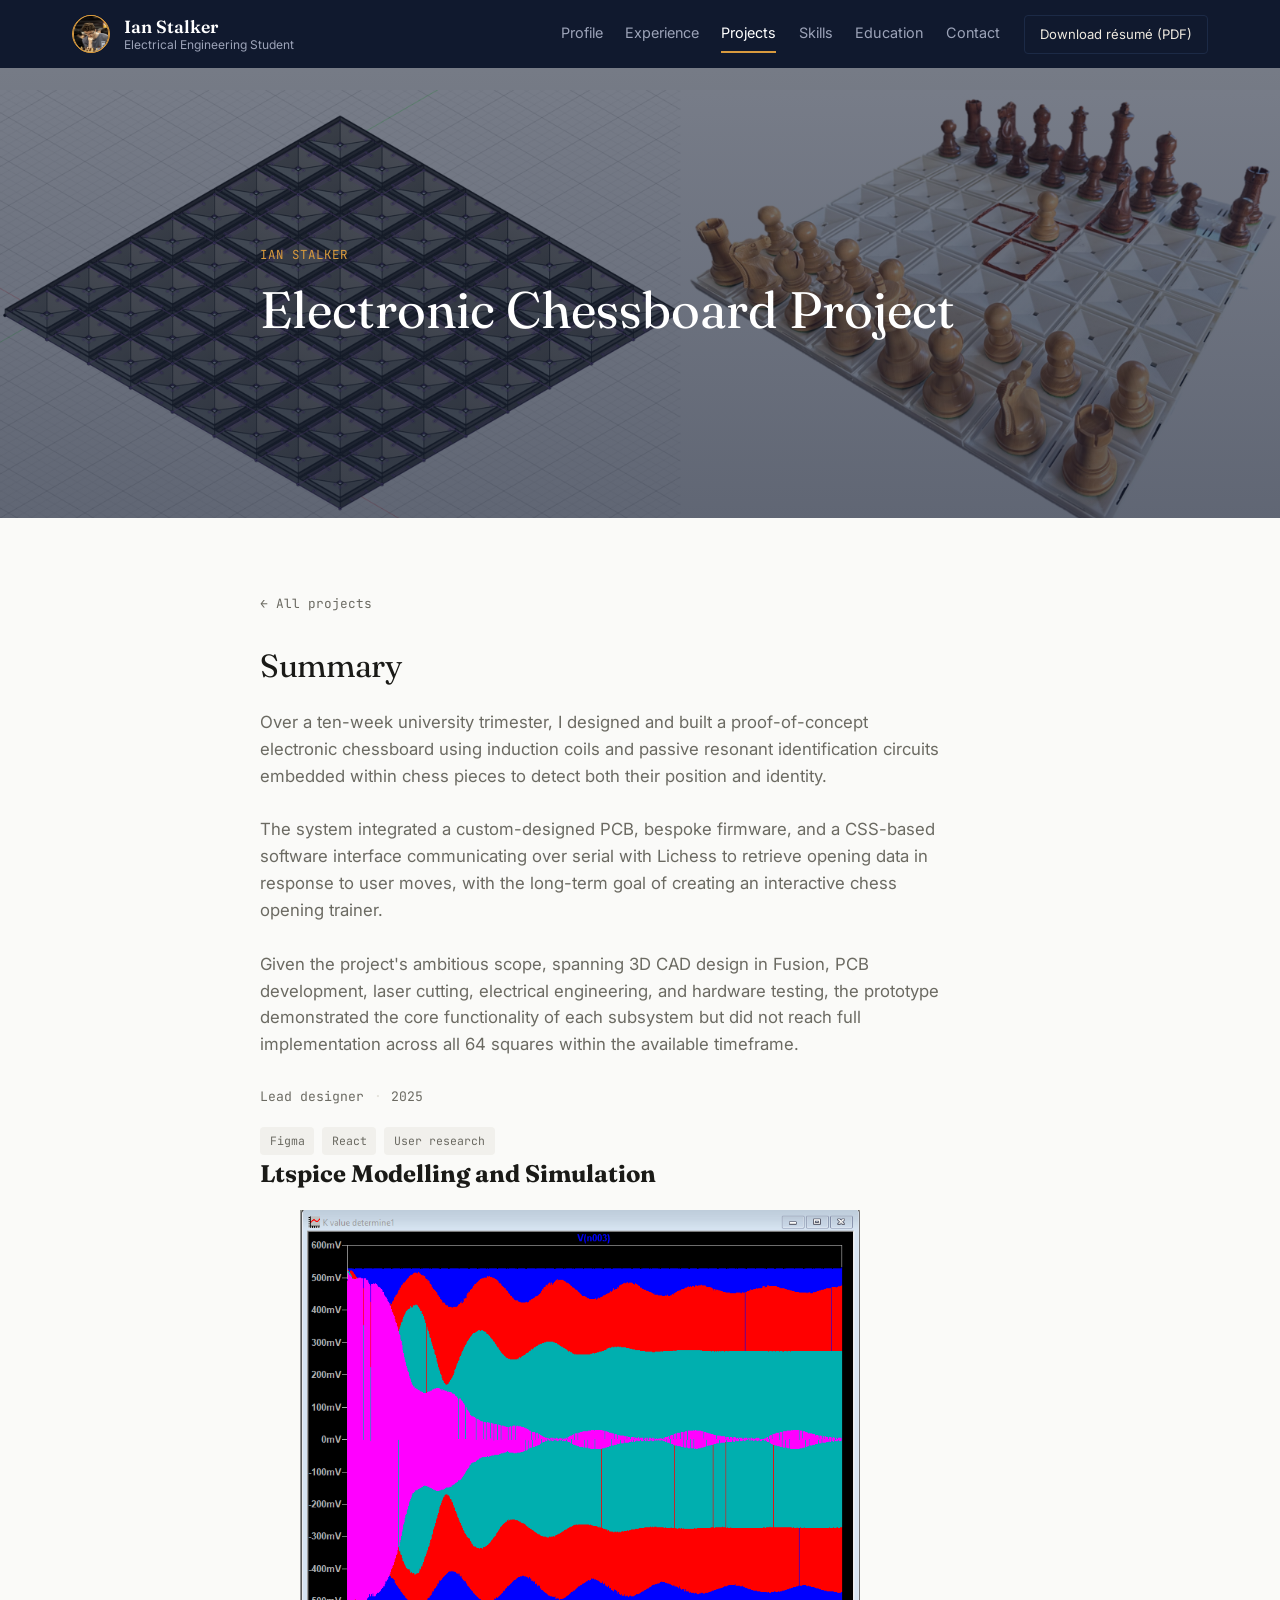
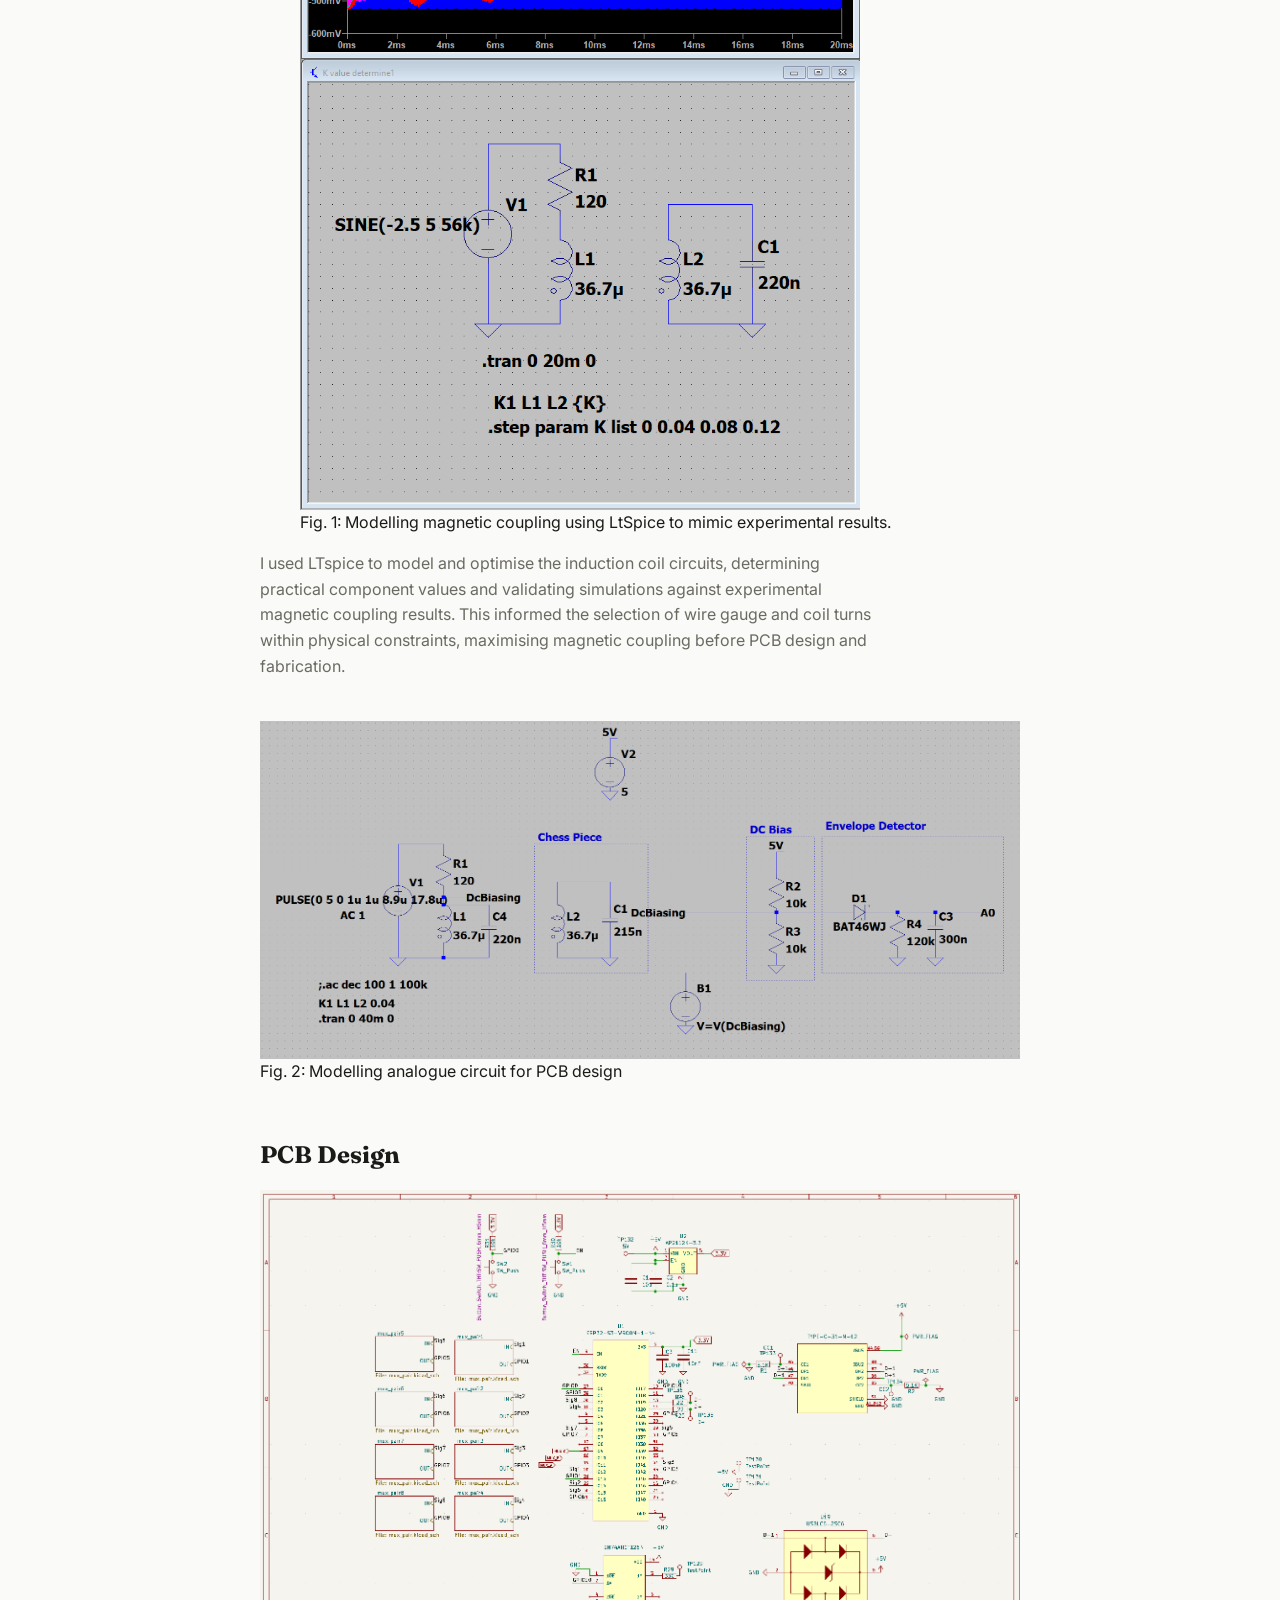
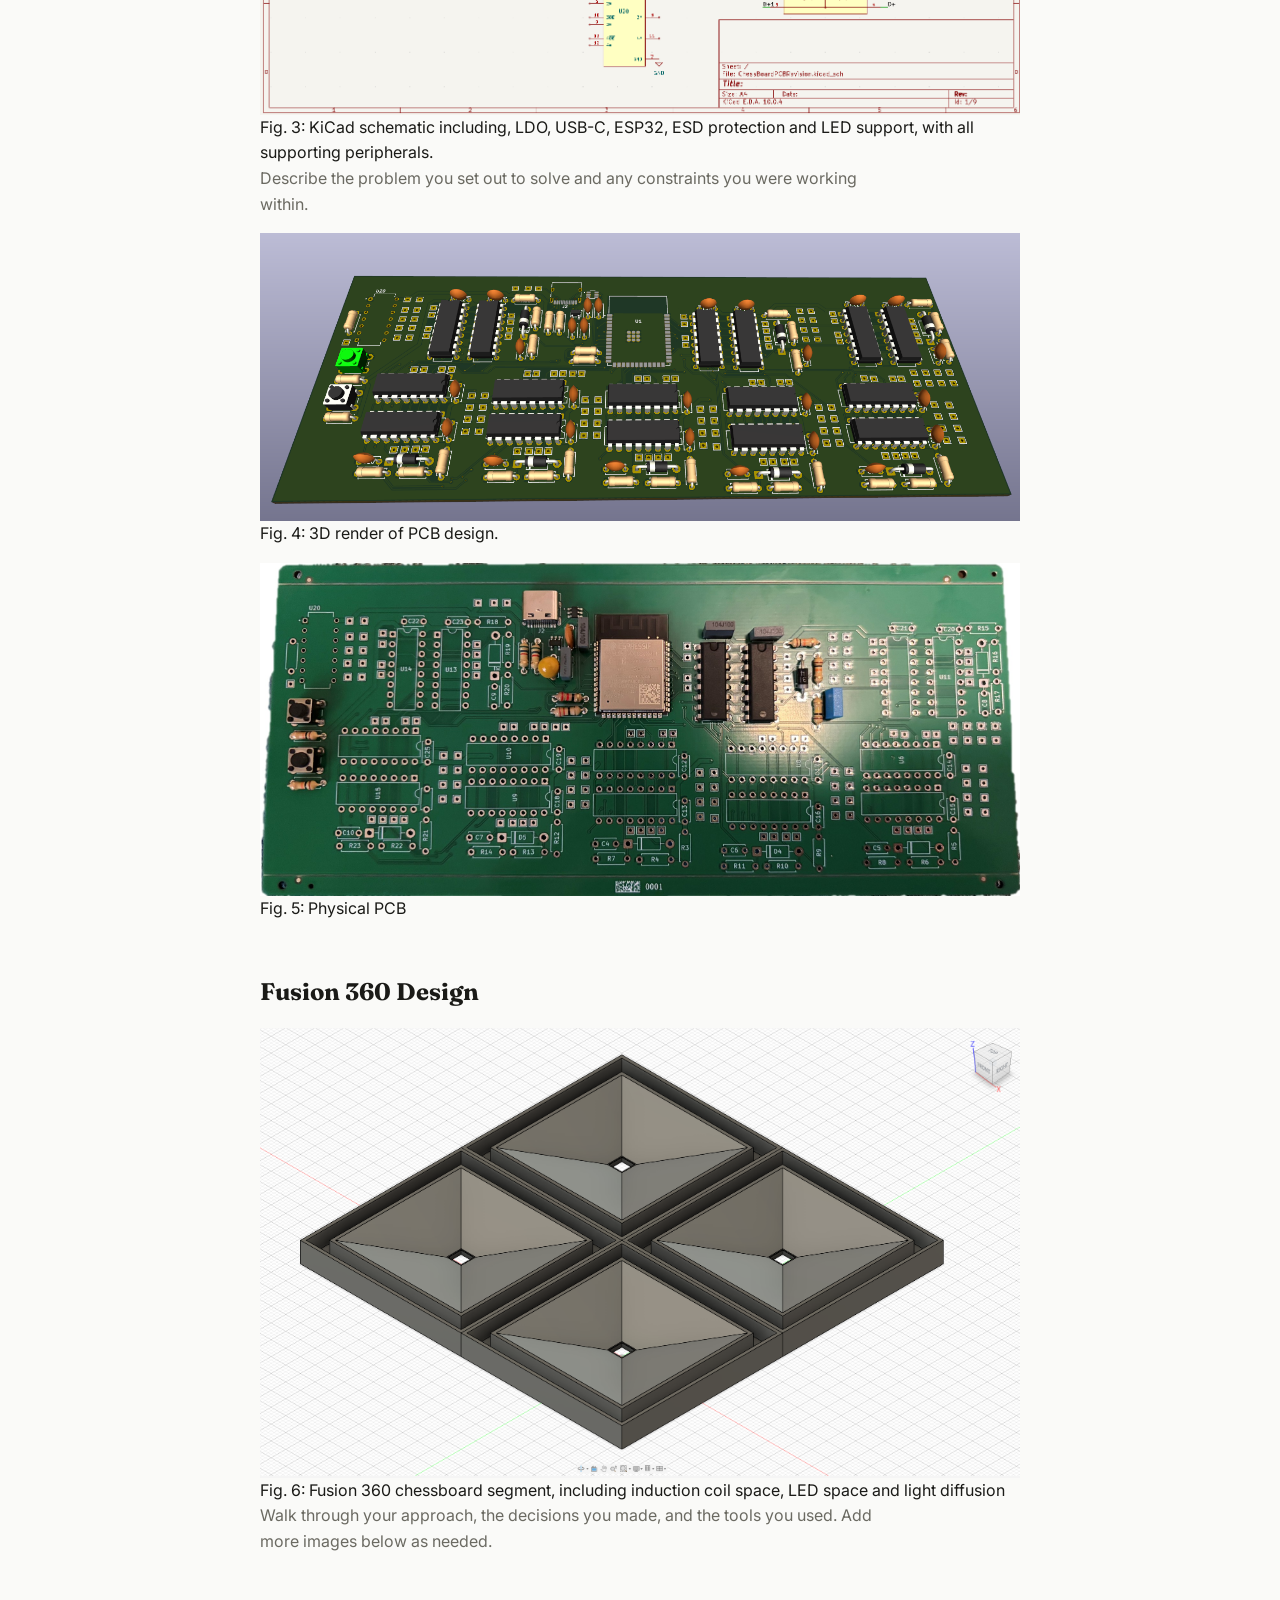
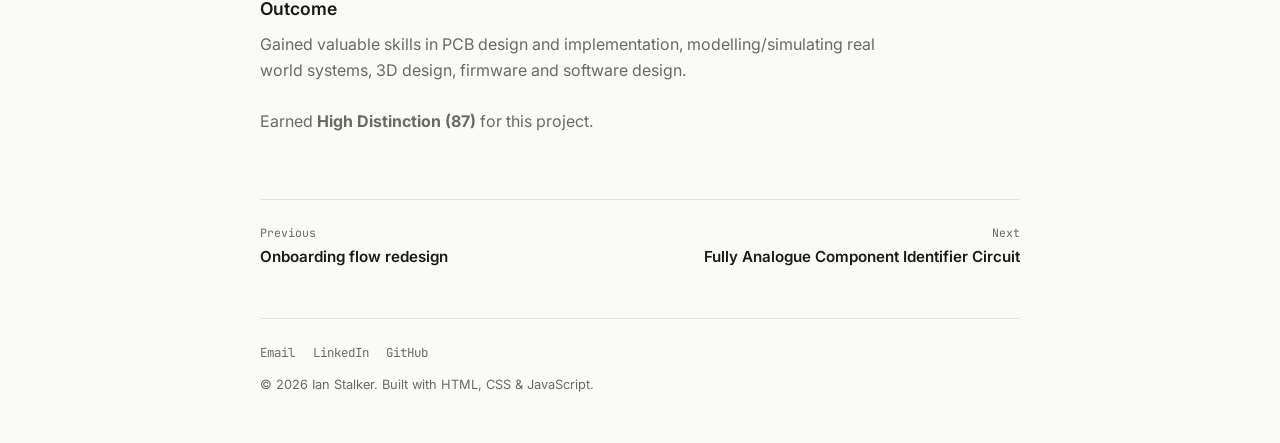
==== project-1.html @ 968f84c9 "Add files via upload" ====
<!DOCTYPE html>
<html lang="en">
<head>
  <meta charset="UTF-8">
  <meta name="viewport" content="width=device-width, initial-scale=1.0">
  <title>Ledger — expense tracking, rebuilt — Ian Stalker</title>
  <meta name="description" content="Résumé and portfolio of Ian Stalker">
  <link rel="preconnect" href="https://fonts.googleapis.com">
  <link rel="preconnect" href="https://fonts.gstatic.com" crossorigin>
  <link href="https://fonts.googleapis.com/css2?family=Fraunces:ital,opsz,wght@0,9..144,400;0,9..144,600;1,9..144,500&family=Inter:wght@400;500;600&family=JetBrains+Mono:wght@400;500&display=swap" rel="stylesheet">
  <link rel="stylesheet" href="style.css">
</head>
<body data-section="projects">
<header class="topbar" id="topbar">
  <div class="topbar-inner">
    <a class="brand" href="index.html" aria-label="Ian Stalker — home">
      <span class="avatar" aria-hidden="true"><img class="avatar" src="photos/Profile Picture.png" alt="Ian Stalker"></span>
      <span class="brand-text"><span class="name">Ian Stalker</span><span class="title">Electrical Engineering Student</span></span>
    </a>
    <button class="nav-toggle" id="navToggle" aria-label="Toggle navigation" aria-expanded="false" aria-controls="siteNav"><span></span><span></span><span></span></button>
    <nav class="site-nav" id="siteNav" aria-label="Main navigation">
      <ul><li><a href="index.html#profile" class="nav-link" data-section="profile">Profile</a></li><li><a href="index.html#experience" class="nav-link" data-section="experience">Experience</a></li><li><a href="index.html#projects" class="nav-link" data-section="projects">Projects</a></li><li><a href="index.html#skills" class="nav-link" data-section="skills">Skills</a></li><li><a href="index.html#education" class="nav-link" data-section="education">Education</a></li><li><a href="index.html#contact" class="nav-link" data-section="contact">Contact</a></li></ul>
      <a class="btn-download" href="#" download>Download résumé (PDF)</a>
    </nav>
  </div>
  <div class="progress-rail" aria-hidden="true"><div class="progress-fill" id="progressFill"></div></div>
</header>

<section class="hero hero-chess" aria-label="Introduction">
  <div class="hero-inner">
    <p class="eyebrow">Ian Stalker</p>
    <h1 class="hero-title">Electronic Chessboard Project</h1>
  </div>
</section>




<main class="content">
  <article class="section detail">
    <a class="back-link" href="index.html#projects">&larr; All projects</a>
    <h1 class="section-title">Summary</h1>
    <p class="lede">Over a ten-week university trimester, I designed and built a proof-of-concept electronic chessboard 
      using induction coils and passive resonant identification circuits embedded within chess pieces to detect both their 
      position and identity. 
      <br>
      <br>
      The system integrated a custom-designed PCB, bespoke firmware, and a CSS-based software interface communicating over 
      serial with Lichess to retrieve opening data in response to user moves, with the long-term goal of creating an 
      interactive chess opening trainer.
    <br>
    <br>
      Given the project's ambitious scope, spanning 3D CAD design in Fusion, PCB development, laser cutting, 
      electrical engineering, and hardware testing, the prototype demonstrated the core functionality of 
      each subsystem but did not reach full implementation across all 64 squares within the available timeframe.
    </p>
    <div class="meta-row"><span>Lead designer</span><span class="sep">·</span><span>2025</span></div>
    <ul class="tag-list"><li>Figma</li><li>React</li><li>User research</li></ul>
    
    <h1>Ltspice Modelling and Simulation</h1>

    <figure>
    <img src="photos/Chessboard project/ltspice k value determine.png" 
    alt="Determining magnetic coupling in LtSpice" style="max-height: 100vh; object-fit: contain;">
    <figcaption>Fig. 1: Modelling magnetic coupling using LtSpice to mimic experimental results.</figcaption>
    </figure>
    <p>I used LTspice to model and optimise the induction coil circuits, determining practical component values 
      and validating simulations against experimental magnetic coupling results. This informed the selection of 
      wire gauge and coil turns within physical constraints, maximising magnetic coupling before PCB design and 
      fabrication.</p>
      <br>
      <figure></figure>
      <img src="photos/Chessboard project/spice model for chessboard.png" 
    alt="Determining magnetic coupling in LtSpice" style="max-height: 100vh; object-fit: contain;">
    <figcaption>Fig. 2: Modelling analogue circuit for PCB design</figcaption>
      </figure>

    <br>
    <br>
    <h1>PCB Design</h1>
    <figure></figure>
    <img src="photos/Chessboard project/Kicad Chessboard.png" 
    alt="Determining magnetic coupling in LtSpice" style="max-height: 100vh; object-fit: contain;">
    <figcaption>Fig. 3: KiCad schematic including, LDO, USB-C, ESP32, ESD protection and LED support, with all supporting peripherals.</figcaption>
    </figure>

    <p>Describe the problem you set out to solve and any constraints you were working within.</p>

    <figure></figure>
    <img src="photos/Chessboard project/3D Render of electric chessboard PCB.png" 
    alt="Determining magnetic coupling in LtSpice" style="max-height: 100vh; object-fit: contain;">
    <figcaption>Fig. 4: 3D render of PCB design.</figcaption>
    </figure>

    <figure></figure>
    <img src="photos/Chessboard project/PCB irl.jpg" 
    alt="Determining magnetic coupling in LtSpice" style="max-height: 100vh; object-fit: contain;">
    <figcaption>Fig. 5: Physical PCB</figcaption>
    </figure>
    
    <br>
    <br>
    <h1>Fusion 360 Design</h1>

    <figure></figure>
    <img src="photos/Chessboard project/fusion chessboard segment.png" 
    alt="Determining magnetic coupling in LtSpice" style="max-height: 100vh; object-fit: contain;">
    <figcaption>Fig. 6: Fusion 360 chessboard segment, including induction coil space, LED space and light diffusion</figcaption>
    </figure>
   
    <p>Walk through your approach, the decisions you made, and the tools you used. Add more images below as needed.</p>
    <h2>Outcome</h2>
    <p>Gained valuable skills in PCB design and implementation, modelling/simulating real world 
      systems, 3D design, firmware and software design.</p>
    <br>
    <p>Earned <b>High Distinction (87)</b> for this project.</p>
    <nav class="pager" aria-label="Project navigation">
      <a href="project-4.html"><span>Previous</span>Onboarding flow redesign</a>
      <a href="project-2.html"><span>Next</span>Fully Analogue Component Identifier Circuit</a>
    </nav>
  </article>
  <footer class="page-footer">
  <ul class="social-links">
    <li><a href="mailto:irstalker@bigpond.com">Email</a></li>
    <li><a href="https://linkedin.com/in/" target="_blank" rel="noopener">LinkedIn</a></li>
    <li><a href="https://github.com/" target="_blank" rel="noopener">GitHub</a></li>
  </ul>
  <p>&copy; 2026 Ian Stalker. Built with HTML, CSS &amp; JavaScript.</p>
</footer>
</main>
<script src="script.js"></script>
</body>
</html>
---- style.css ----
/* ---------- Parallax hero banner ---------- */
.hero {
  position: relative;
  min-height: 50vh;
  display: flex;
  align-items: center;
  padding: 0 2rem;
  color: #fff;
  background-image:
    linear-gradient(rgba(16,25,46,0.55), rgba(16,25,46,0.75)),  /* dark overlay so text is readable */
    

}
.hero-inner { max-width: var(--content-max); margin: 0 auto; width: 100%; }
.hero-title { font-size: clamp(2rem, 5vw, 3.2rem); font-weight: 400; line-height: 1.2; }

/* iOS Safari ignores fixed backgrounds, so fall back to normal scrolling */
@media (hover: none) {
  .hero { background-attachment: scroll; }
}

.hero-home {
  background-image:
    linear-gradient(rgba(16,25,46,0.55), rgba(16,25,46,0.75)),
    url("photos/home\ page\ banner.png");
    background-size: 100% 100%, 200vh 50vh;
    background-repeat: no-repeat;
    background-position: center, center 10%;
    background-attachment: fixed;   /* this creates the parallax effect */
}

.hero-chess {
  background-image:
    linear-gradient(rgba(16,25,46,0.55), rgba(16,25,46,0.75)),
    url("photos/Chessboard project/banner.png");
    background-size: contain;
    background-repeat: no-repeat;
    background-position: center, center 20%;
    background-attachment: fixed;   /* this creates the parallax effect */
}

.hero-component {
  background-image:
    linear-gradient(rgba(16,25,46,0.55), rgba(16,25,46,0.75)),
    url("photos/Component Identifier Circuit/component\ identifier\ full.png");
    background-size: contain;
    background-repeat: no-repeat;
    background-position: center, center 20%;
    background-attachment: fixed;   /* this creates the parallax effect */
}

.hero-LDO {
  background-image:
    linear-gradient(rgba(16,25,46,0.55), rgba(16,25,46,0.75)),
    url("photos/LDO Project/LDO\ banner.png");
    background-size: contain;
    background-repeat: no-repeat;
    background-position: center, center 20%;
    background-attachment: fixed;   /* this creates the parallax effect */
}

.hero-superhet {
  background-image:
    linear-gradient(rgba(16,25,46,0.55), rgba(16,25,46,0.75)),
    url("photos/Superheterodyne Reciever/superhet\ banner.png");
    background-size: contain;
    background-repeat: no-repeat;
    background-position: center, center 20%;
    background-attachment: fixed;   /* this creates the parallax effect */
}


/* =========================================================
   DESIGN TOKENS — change these to re-theme the whole site
   ========================================================= */
:root {
  --ink:        #10192E;
  --ink-soft:   #1C2A46;
  --paper:      #FAFAF8;
  --paper-dim:  #F1F0EC;
  --line:       #E4E2DB;
  --text-main:  #1A1A17;
  --text-soft:  #6B6A62;
  --cream:      #EFEAE0;
  --cream-dim:  #9CA3B8;
  --amber:      #D89A3E;
  --amber-soft: rgba(216, 154, 62, 0.16);

  --font-display: 'Fraunces', Georgia, serif;
  --font-body: 'Inter', -apple-system, BlinkMacSystemFont, sans-serif;
  --font-mono: 'JetBrains Mono', 'Courier New', monospace;

  --topbar-height: 68px;
  --content-max: 760px;
  --radius: 4px;
}

/* ---------- Reset & base ---------- */
*, *::before, *::after { box-sizing: border-box; }
html { scroll-behavior: smooth; }
body {
  margin: 0;
  font-family: var(--font-body);
  background: var(--paper);
  color: var(--text-main);
  line-height: 1.6;
  -webkit-font-smoothing: antialiased;
}
a { color: inherit; text-decoration: none; }
ul, ol { list-style: none; margin: 0; padding: 0; }
h1, h2, h3 { margin: 0; font-family: var(--font-display); }
img { max-width: 100%; display: block; }

a:focus-visible, button:focus-visible {
  outline: 2px solid var(--amber);
  outline-offset: 3px;
}
@media (prefers-reduced-motion: reduce) {
  html { scroll-behavior: auto; }
  * { animation-duration: 0.01ms !important; transition-duration: 0.01ms !important; }
}

/* =========================================================
   TOP BAR (replaces the old sidebar)
   ========================================================= */
.topbar {
  position: sticky;
  top: 0;
  z-index: 60;
  background: var(--ink);
  color: var(--cream);
}
.topbar-inner {
  max-width: 1200px;
  margin: 0 auto;
  height: var(--topbar-height);
  padding: 0 2rem;
  display: flex;
  align-items: center;
  justify-content: space-between;
  gap: 1.5rem;
}

.brand { display: flex; align-items: center; gap: 0.85rem; flex-shrink: 0; }
.avatar {
  width: 38px; height: 38px;
  border-radius: 50%;
  background: var(--amber-soft);
  border: 1px solid var(--amber);
  color: var(--amber);
  font-family: var(--font-mono);
  font-size: 0.75rem;
  letter-spacing: 0.05em;
  display: flex; align-items: center; justify-content: center;
}
.brand-text { display: flex; flex-direction: column; line-height: 1.25; }
.name { font-family: var(--font-display); font-size: 1.1rem; font-weight: 600; color: #fff; }
.title { font-size: 0.75rem; color: var(--cream-dim); }

.site-nav { display: flex; align-items: center; gap: 1.5rem; }
.site-nav ul { display: flex; gap: 1.4rem; }

.nav-link {
  display: block;
  padding: 0.4rem 0;
  font-size: 0.9rem;
  color: var(--cream-dim);
  border-bottom: 2px solid transparent;
  transition: color 0.15s ease, border-color 0.15s ease;
}
.nav-link:hover { color: var(--cream); }
.nav-link.active { color: #fff; border-bottom-color: var(--amber); }

.btn-download {
  padding: 0.5rem 0.95rem;
  border: 1px solid var(--ink-soft);
  border-radius: var(--radius);
  font-size: 0.82rem;
  color: var(--cream);
  white-space: nowrap;
  transition: border-color 0.15s ease, background 0.15s ease;
}
.btn-download:hover { border-color: var(--amber); background: var(--amber-soft); }

/* Reading-progress line along the bottom edge of the bar */
.progress-rail { position: absolute; left: 0; right: 0; bottom: 0; height: 3px; }
.progress-fill { width: 0%; height: 100%; background: var(--amber); transition: width 0.1s linear; }

/* Hamburger (mobile only) */
.nav-toggle {
  display: none;
  width: 42px; height: 42px;
  background: transparent;
  border: none;
  flex-direction: column;
  align-items: center;
  justify-content: center;
  gap: 4px;
  cursor: pointer;
}
.nav-toggle span { width: 20px; height: 2px; background: var(--cream); transition: transform 0.2s ease, opacity 0.2s ease; }
.nav-toggle[aria-expanded="true"] span:nth-child(1) { transform: translateY(6px) rotate(45deg); }
.nav-toggle[aria-expanded="true"] span:nth-child(2) { opacity: 0; }
.nav-toggle[aria-expanded="true"] span:nth-child(3) { transform: translateY(-6px) rotate(-45deg); }

/* =========================================================
   MAIN CONTENT
   ========================================================= */
.content { padding: 4.5rem 2rem 3rem; }

.section {
  max-width: var(--content-max);
  margin: 0 auto;
  padding-bottom: 5rem;
  scroll-margin-top: calc(var(--topbar-height) + 1.5rem);
}
.section + .section { border-top: 1px solid var(--line); padding-top: 5rem; }

.eyebrow {
  font-family: var(--font-mono);
  font-size: 0.78rem;
  letter-spacing: 0.08em;
  text-transform: uppercase;
  color: var(--amber);
  margin: 0 0 0.9rem;
}
.section-title {
  font-size: 2rem;
  font-weight: 400;
  line-height: 1.25;
  letter-spacing: -0.01em;
  margin-bottom: 1.4rem;
}
.lede { font-size: 1.05rem; color: var(--text-soft); max-width: 60ch; margin: 0; }

.meta-row { margin-top: 1.75rem; font-family: var(--font-mono); font-size: 0.82rem; color: var(--text-soft); }
.meta-row .sep { margin: 0 0.6rem; color: var(--line); }

/* ---------- Experience timeline ---------- */
.timeline { margin-top: 2.5rem; }
.entry {
  display: grid;
  grid-template-columns: 130px 1fr;
  gap: 1.5rem;
  padding: 1.75rem 0;
  border-top: 1px solid var(--line);
}
.entry:first-child { border-top: none; padding-top: 0; }
.entry-date { font-family: var(--font-mono); font-size: 0.8rem; color: var(--text-soft); padding-top: 0.2rem; }
.entry-role { font-family: var(--font-body); font-size: 1.05rem; font-weight: 600; margin-bottom: 0.5rem; }
.entry-role a:hover { color: var(--amber); }
.entry-org { font-weight: 400; color: var(--text-soft); }
.entry-body p { margin: 0 0 0.9rem; color: var(--text-soft); }

.tag-list { display: flex; flex-wrap: wrap; gap: 0.5rem; margin-top: 1.25rem; }
.entry-body .tag-list { margin-top: 0; }
.tag-list li {
  font-family: var(--font-mono);
  font-size: 0.72rem;
  padding: 0.3rem 0.6rem;
  background: var(--paper-dim);
  border-radius: var(--radius);
  color: var(--text-soft);
}
.more-link { display: inline-block; margin-top: 1rem; font-family: var(--font-mono); font-size: 0.8rem; color: var(--amber); }
.more-link::after { content: " →"; }
.more-link:hover { text-decoration: underline; }

.no-timeline { margin-top: 2rem; }
.entry-date-inline { font-family: var(--font-mono); font-size: 0.82rem; color: var(--text-soft); margin-top: 0.3rem; }

/* ---------- Project tiles (square, image-led) ---------- */
.project-grid {
  margin-top: 2.5rem;
  display: grid;
  grid-template-columns: repeat(2, 1fr);
  gap: 1.25rem;
}
.project-tile {
  position: relative;
  display: block;
  aspect-ratio: 1 / 1;
  overflow: hidden;
  border-radius: var(--radius);
  background: var(--ink-soft);
}
.project-tile img {
  width: 100%; height: 100%;
  object-fit: cover;
  transition: transform 0.35s ease;
}
.tile-caption {
  position: absolute;
  left: 0; right: 0; bottom: 0;
  display: flex; flex-direction: column; gap: 0.15rem;
  padding: 2.5rem 1.1rem 1.1rem;
  color: #fff;
  background: linear-gradient(to top, rgba(16,25,46,0.92), rgba(16,25,46,0));
}
.tile-title { font-weight: 600; font-size: 0.98rem; line-height: 1.3; }
.tile-sub { font-family: var(--font-mono); font-size: 0.72rem; color: var(--cream-dim); }
.project-tile:hover img { transform: scale(1.04); }
.project-tile:hover .tile-title { text-decoration: underline; text-decoration-color: var(--amber); text-underline-offset: 3px; }

/* ---------- Skills ---------- */
.skills-grid { margin-top: 2.5rem; display: grid; grid-template-columns: repeat(auto-fit, minmax(180px, 1fr)); gap: 2rem; }
.skill-group h3 { font-family: var(--font-body); font-size: 0.9rem; font-weight: 600; margin-bottom: 0.5rem; }
.skill-group p { font-size: 0.88rem; color: var(--text-soft); margin: 0; }

/* ---------- Contact ---------- */
.btn-primary {
  display: inline-block;
  margin-top: 1.5rem;
  padding: 0.85rem 1.5rem;
  background: var(--ink);
  color: #fff;
  border-radius: var(--radius);
  font-family: var(--font-mono);
  font-size: 0.88rem;
  transition: background 0.15s ease;
}
.btn-primary:hover { background: var(--ink-soft); }

/* ---------- Detail pages (project / experience) ---------- */
.detail { padding-bottom: 3rem; }
.back-link { display: inline-block; margin-bottom: 2rem; font-family: var(--font-mono); font-size: 0.8rem; color: var(--text-soft); }
.back-link:hover { color: var(--amber); }
.hero-image { width: 100%; aspect-ratio: 16 / 9; object-fit: cover; border-radius: var(--radius); margin: 2.5rem 0 1rem; }
.detail h2 { font-family: var(--font-body); font-size: 1.1rem; font-weight: 600; margin: 2.5rem 0 0.6rem; }
.detail p { color: var(--text-soft); max-width: 62ch; margin: 0; }
.bullets { color: var(--text-soft); max-width: 62ch; }
.bullets li { position: relative; padding-left: 1.1rem; margin-bottom: 0.4rem; }
.bullets li::before { content: ""; position: absolute; left: 0; top: 0.7em; width: 5px; height: 5px; border-radius: 50%; background: var(--amber); }

.pager { margin-top: 4rem; padding-top: 1.5rem; border-top: 1px solid var(--line); display: grid; grid-template-columns: 1fr 1fr; gap: 1rem; }
.pager a { display: block; font-weight: 600; font-size: 0.95rem; }
.pager a:last-child { text-align: right; }
.pager a span { display: block; font-family: var(--font-mono); font-size: 0.72rem; font-weight: 400; color: var(--text-soft); margin-bottom: 0.2rem; }
.pager a:hover { color: var(--amber); }

/* ---------- Footer ---------- */
.page-footer {
  max-width: var(--content-max);
  margin: 0 auto;
  padding-top: 1.5rem;
  border-top: 1px solid var(--line);
  font-size: 0.8rem;
  color: var(--text-soft);
}
.page-footer p { margin: 0.75rem 0 0; }
.social-links { display: flex; gap: 1.1rem; font-family: var(--font-mono); font-size: 0.78rem; }
.social-links a:hover { color: var(--amber); }

/* =========================================================
   RESPONSIVE
   ========================================================= */
@media (max-width: 980px) {
  .topbar-inner { padding: 0 1.25rem; }
  .nav-toggle { display: flex; }

  .site-nav {
    display: none;
    position: absolute;
    top: var(--topbar-height);
    left: 0; right: 0;
    flex-direction: column;
    align-items: stretch;
    gap: 1rem;
    padding: 1rem 1.25rem 1.5rem;
    background: var(--ink);
    border-top: 1px solid var(--ink-soft);
  }
  .site-nav.open { display: flex; }
  .site-nav ul { flex-direction: column; gap: 0; }
  .nav-link { padding: 0.7rem 0; border-bottom: none; border-left: 2px solid transparent; padding-left: 0.85rem; }
  .nav-link.active { border-left-color: var(--amber); }
  .btn-download { text-align: center; }
}

@media (max-width: 720px) {
  .content { padding: 3rem 1.25rem 2.5rem; }
  .entry { grid-template-columns: 1fr; gap: 0.4rem; }
  .section-title { font-size: 1.6rem; }
  .title { display: none; }
}

@media (max-width: 480px) {
  .project-grid { grid-template-columns: 1fr; }
}
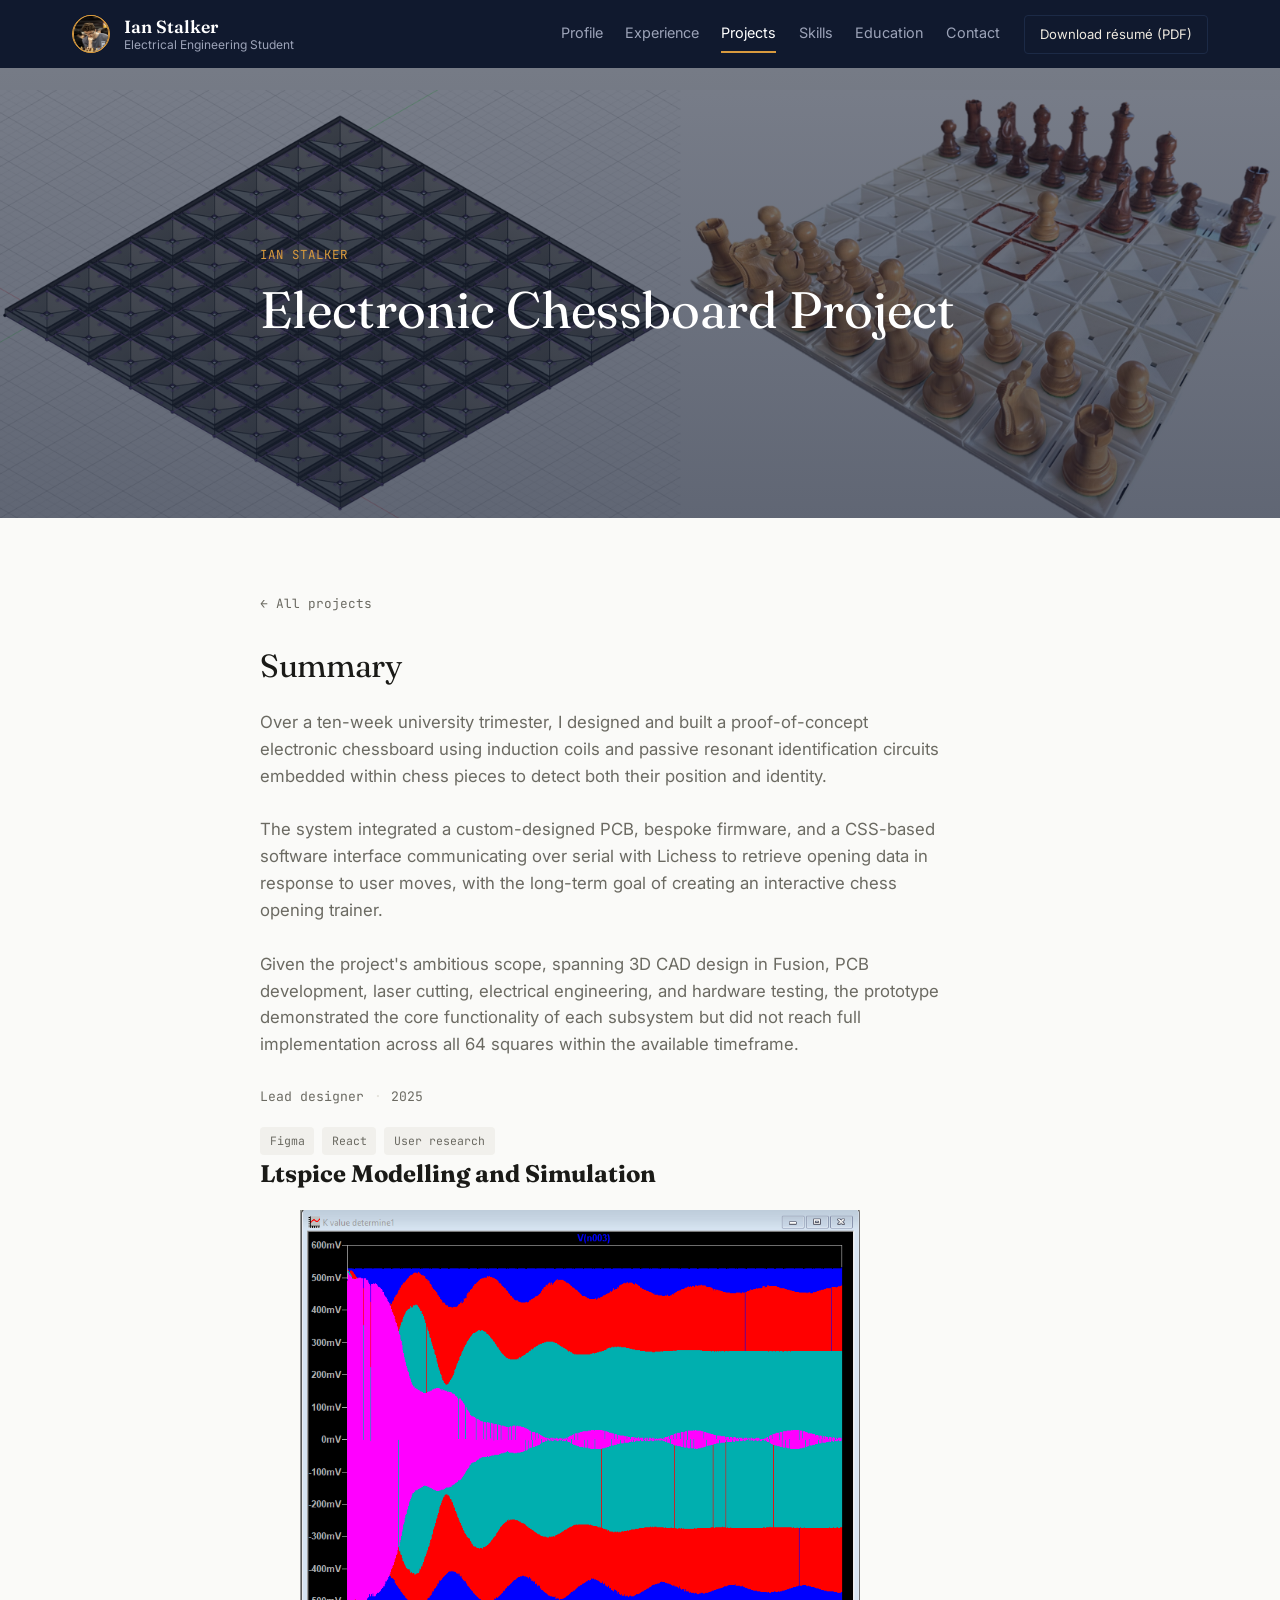
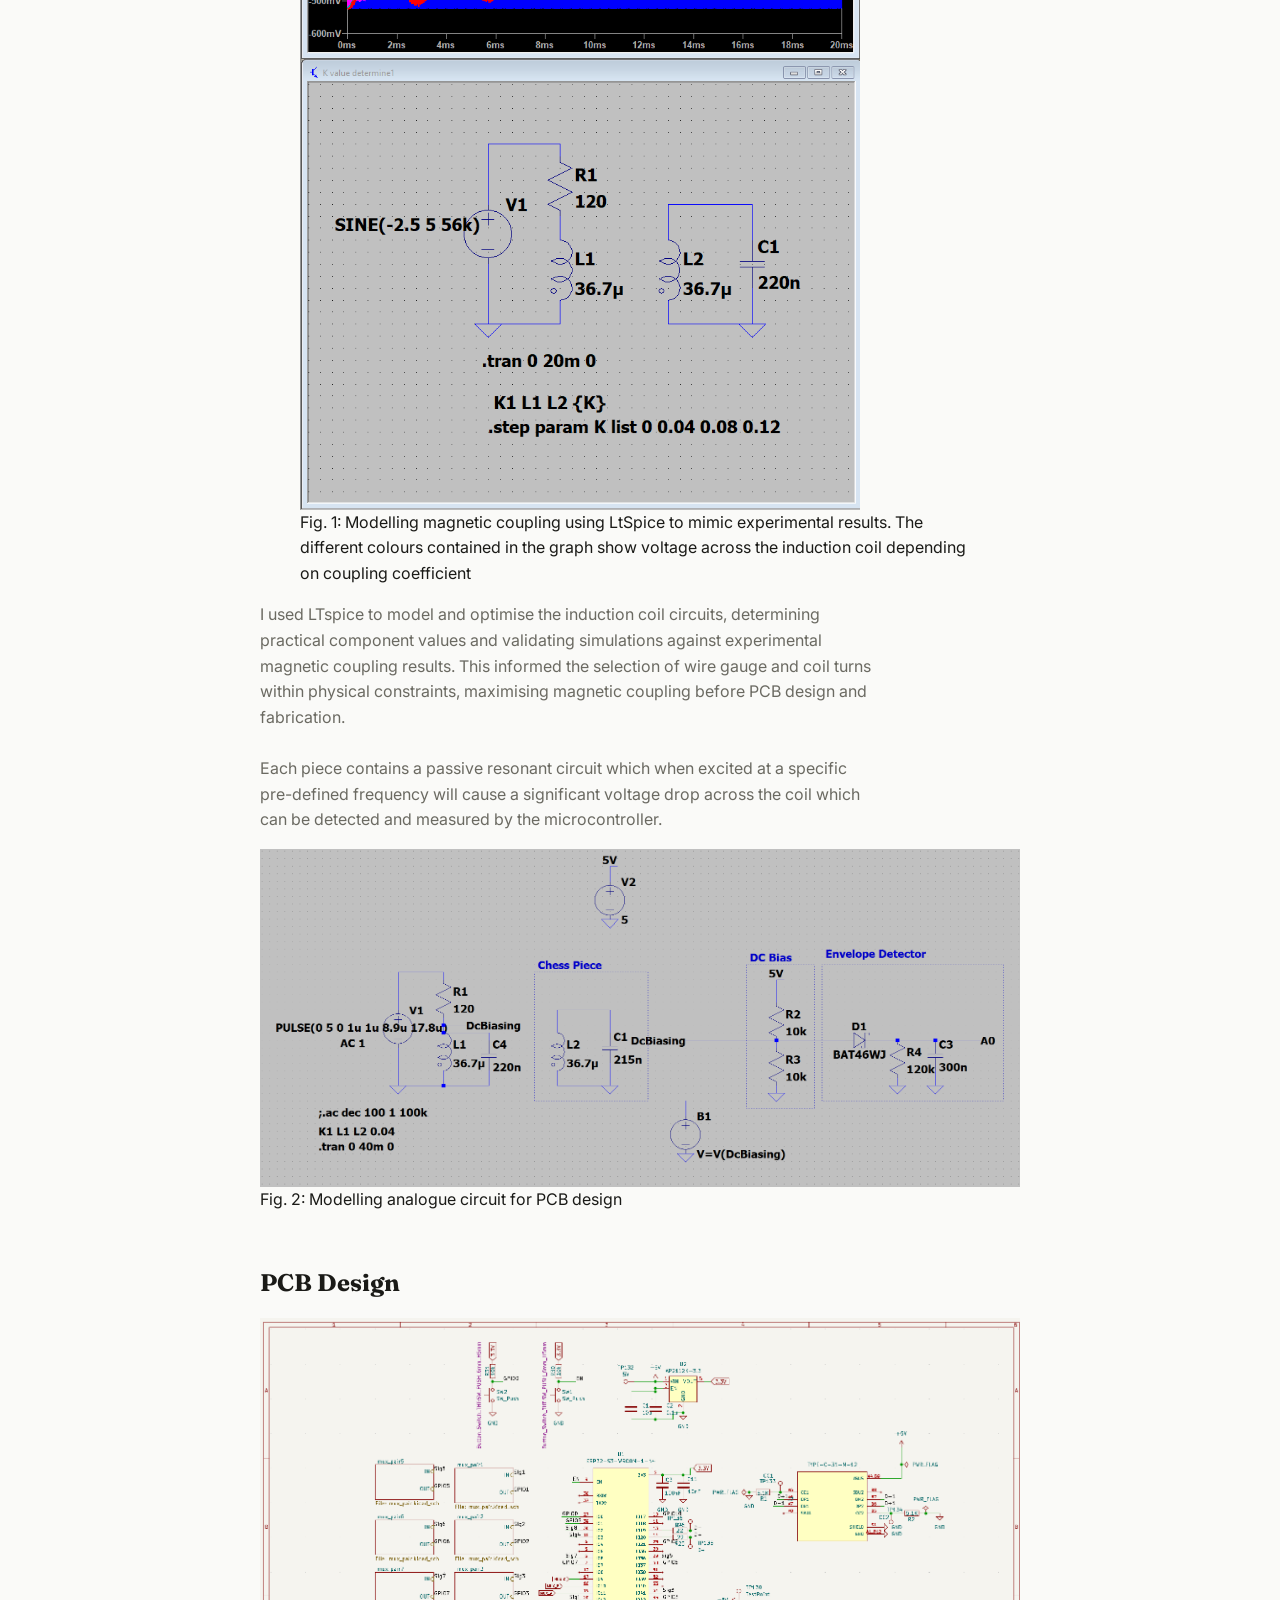
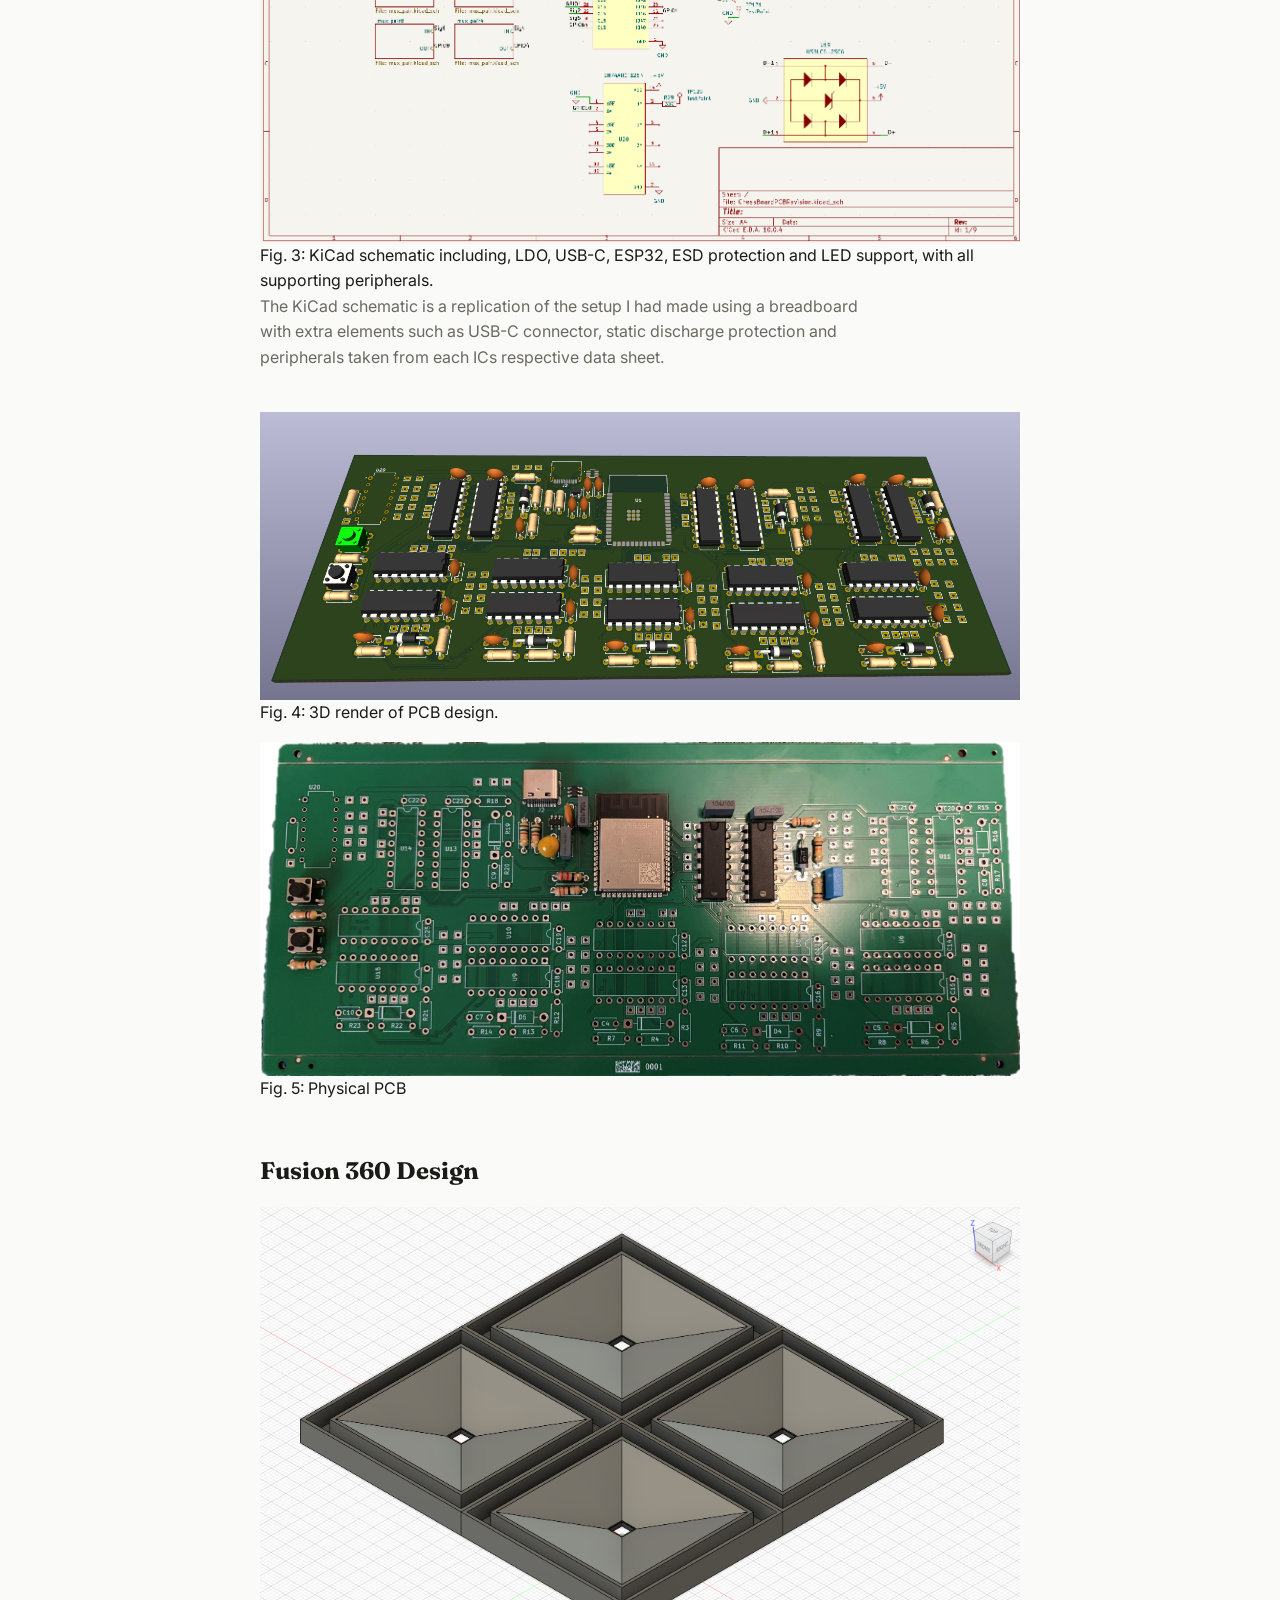
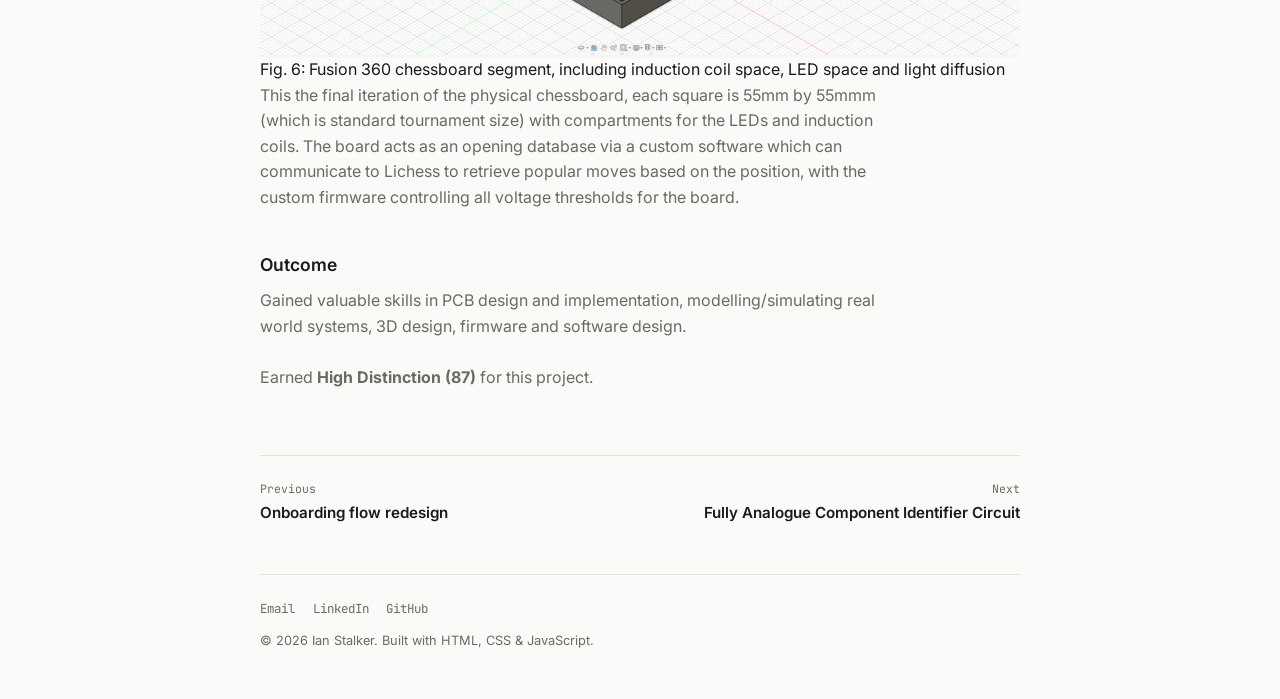
==== commit bb5ebea8: "Add files via upload" ====
--- a/project-1.html
+++ b/project-1.html
@@ -20,7 +20,7 @@
     <button class="nav-toggle" id="navToggle" aria-label="Toggle navigation" aria-expanded="false" aria-controls="siteNav"><span></span><span></span><span></span></button>
     <nav class="site-nav" id="siteNav" aria-label="Main navigation">
       <ul><li><a href="index.html#profile" class="nav-link" data-section="profile">Profile</a></li><li><a href="index.html#experience" class="nav-link" data-section="experience">Experience</a></li><li><a href="index.html#projects" class="nav-link" data-section="projects">Projects</a></li><li><a href="index.html#skills" class="nav-link" data-section="skills">Skills</a></li><li><a href="index.html#education" class="nav-link" data-section="education">Education</a></li><li><a href="index.html#contact" class="nav-link" data-section="contact">Contact</a></li></ul>
-      <a class="btn-download" href="#" download>Download résumé (PDF)</a>
+      <a class="btn-download" href="Ian_Stalker_Resume.pdf" download>Download résumé (PDF)</a>
     </nav>
   </div>
   <div class="progress-rail" aria-hidden="true"><div class="progress-fill" id="progressFill"></div></div>
@@ -62,13 +62,14 @@
     <figure>
     <img src="photos/Chessboard project/ltspice k value determine.png" 
     alt="Determining magnetic coupling in LtSpice" style="max-height: 100vh; object-fit: contain;">
-    <figcaption>Fig. 1: Modelling magnetic coupling using LtSpice to mimic experimental results.</figcaption>
+    <figcaption>Fig. 1: Modelling magnetic coupling using LtSpice to mimic experimental results. The different colours contained in the graph show voltage across the induction coil depending on coupling coefficient</figcaption>
     </figure>
     <p>I used LTspice to model and optimise the induction coil circuits, determining practical component values 
       and validating simulations against experimental magnetic coupling results. This informed the selection of 
       wire gauge and coil turns within physical constraints, maximising magnetic coupling before PCB design and 
       fabrication.</p>
       <br>
+      <p>Each piece contains a passive resonant circuit which when excited at a specific pre-defined frequency will cause a significant voltage drop across the coil which can be detected and measured by the microcontroller.</p>
       <figure></figure>
       <img src="photos/Chessboard project/spice model for chessboard.png" 
     alt="Determining magnetic coupling in LtSpice" style="max-height: 100vh; object-fit: contain;">
@@ -83,9 +84,9 @@
     alt="Determining magnetic coupling in LtSpice" style="max-height: 100vh; object-fit: contain;">
     <figcaption>Fig. 3: KiCad schematic including, LDO, USB-C, ESP32, ESD protection and LED support, with all supporting peripherals.</figcaption>
     </figure>
-
-    <p>Describe the problem you set out to solve and any constraints you were working within.</p>
-
+    
+    <p>The KiCad schematic is a replication of the setup I had made using a breadboard with extra elements such as USB-C connector, static discharge protection and peripherals taken from each ICs respective data sheet.</p>
+    <br>
     <figure></figure>
     <img src="photos/Chessboard project/3D Render of electric chessboard PCB.png" 
     alt="Determining magnetic coupling in LtSpice" style="max-height: 100vh; object-fit: contain;">
@@ -98,6 +99,7 @@
     <figcaption>Fig. 5: Physical PCB</figcaption>
     </figure>
     
+    <p></p>
     <br>
     <br>
     <h1>Fusion 360 Design</h1>
@@ -108,7 +110,9 @@
     <figcaption>Fig. 6: Fusion 360 chessboard segment, including induction coil space, LED space and light diffusion</figcaption>
     </figure>
    
-    <p>Walk through your approach, the decisions you made, and the tools you used. Add more images below as needed.</p>
+    <p>This the final iteration of the physical chessboard, each square is 55mm by 55mmm (which is standard tournament size) with compartments for the LEDs and induction coils. 
+      The board acts as an opening database via a custom software which can communicate to Lichess to retrieve popular moves based on the position, with the custom firmware controlling all voltage thresholds for the board. 
+    </p>
     <h2>Outcome</h2>
     <p>Gained valuable skills in PCB design and implementation, modelling/simulating real world 
       systems, 3D design, firmware and software design.</p>
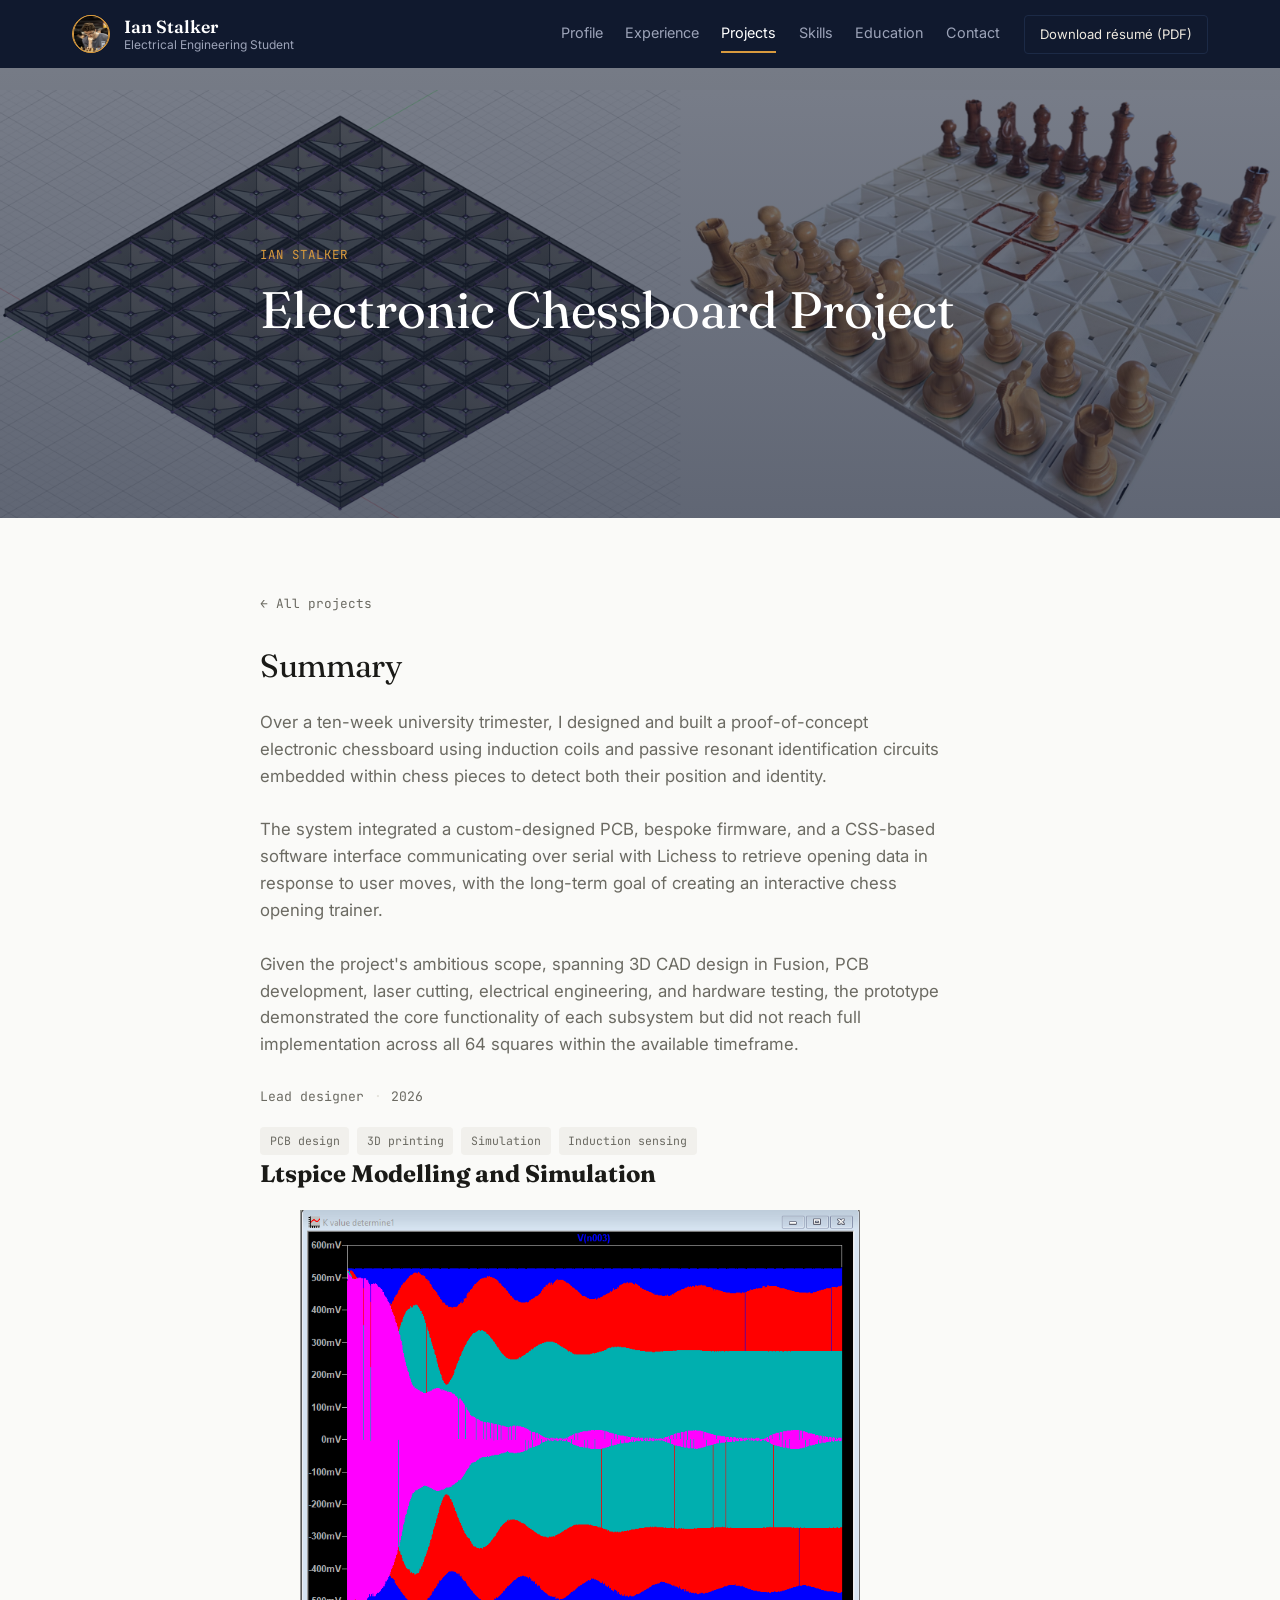
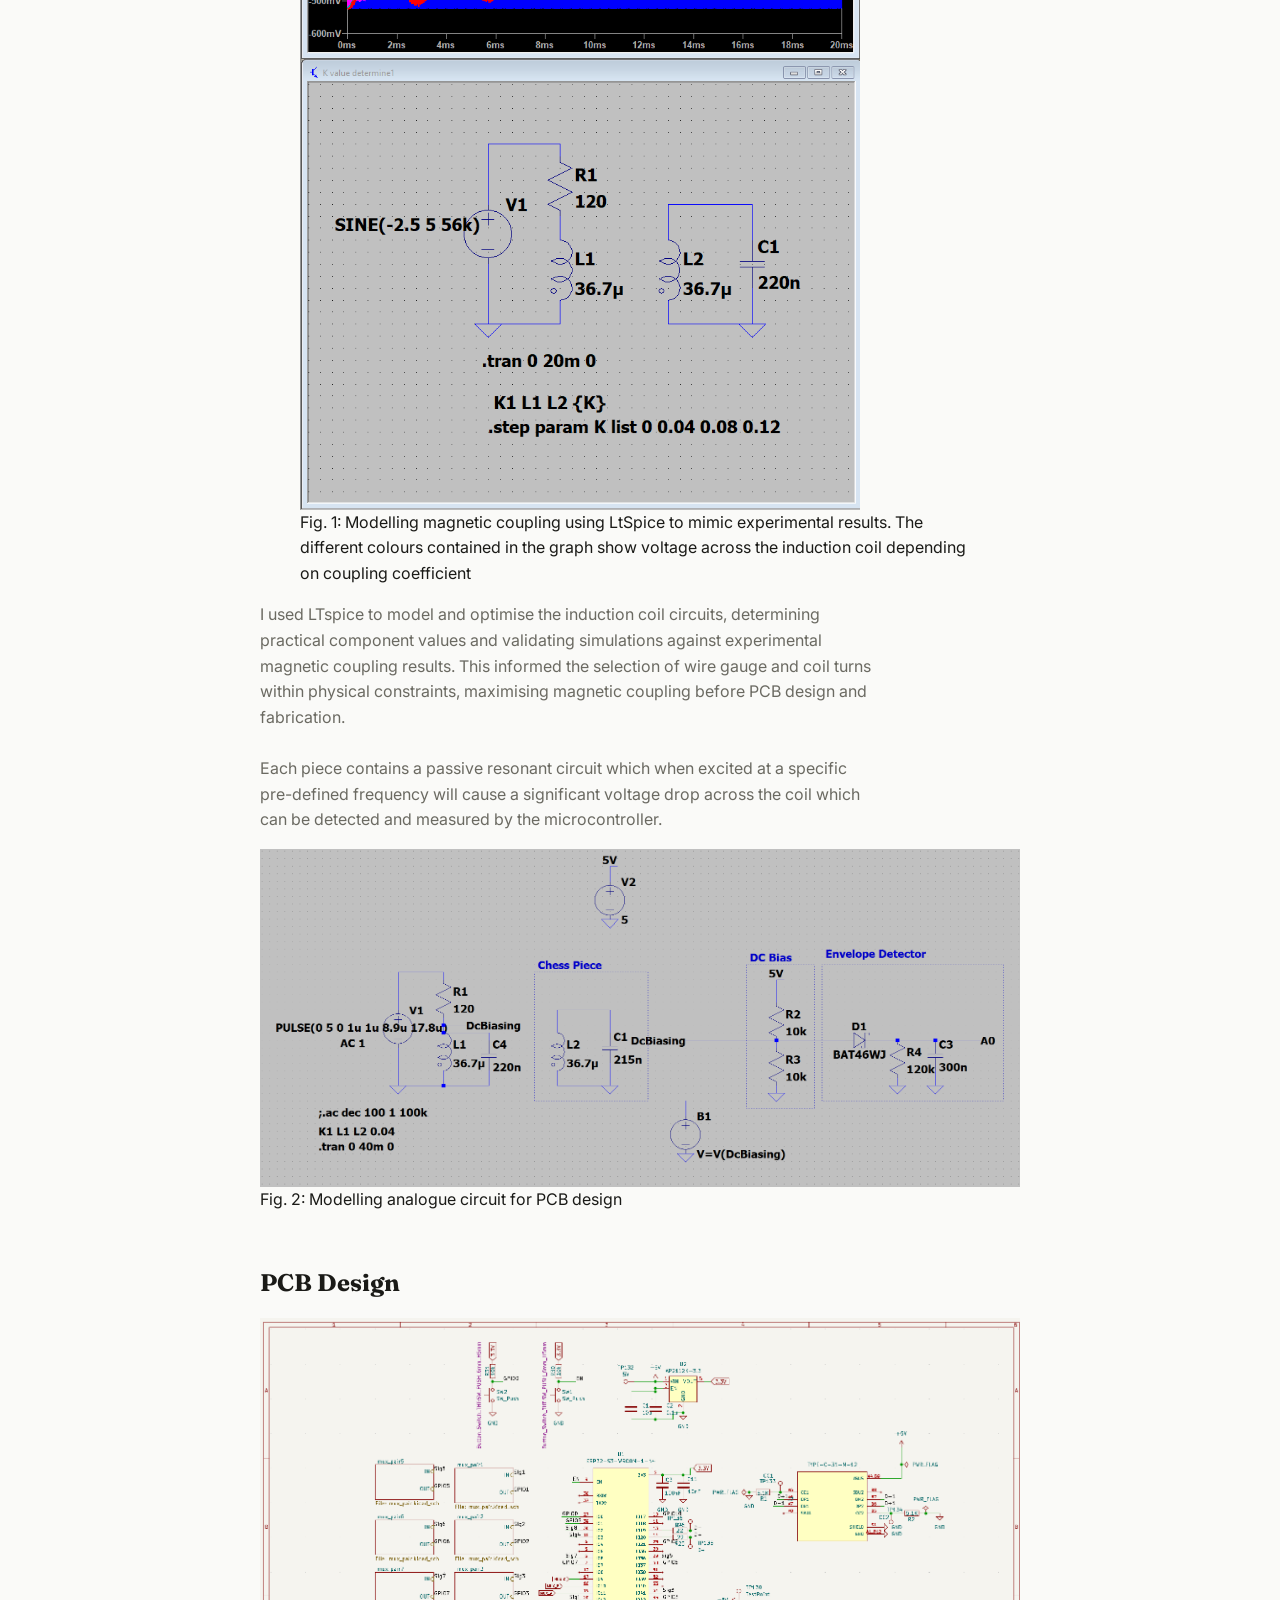
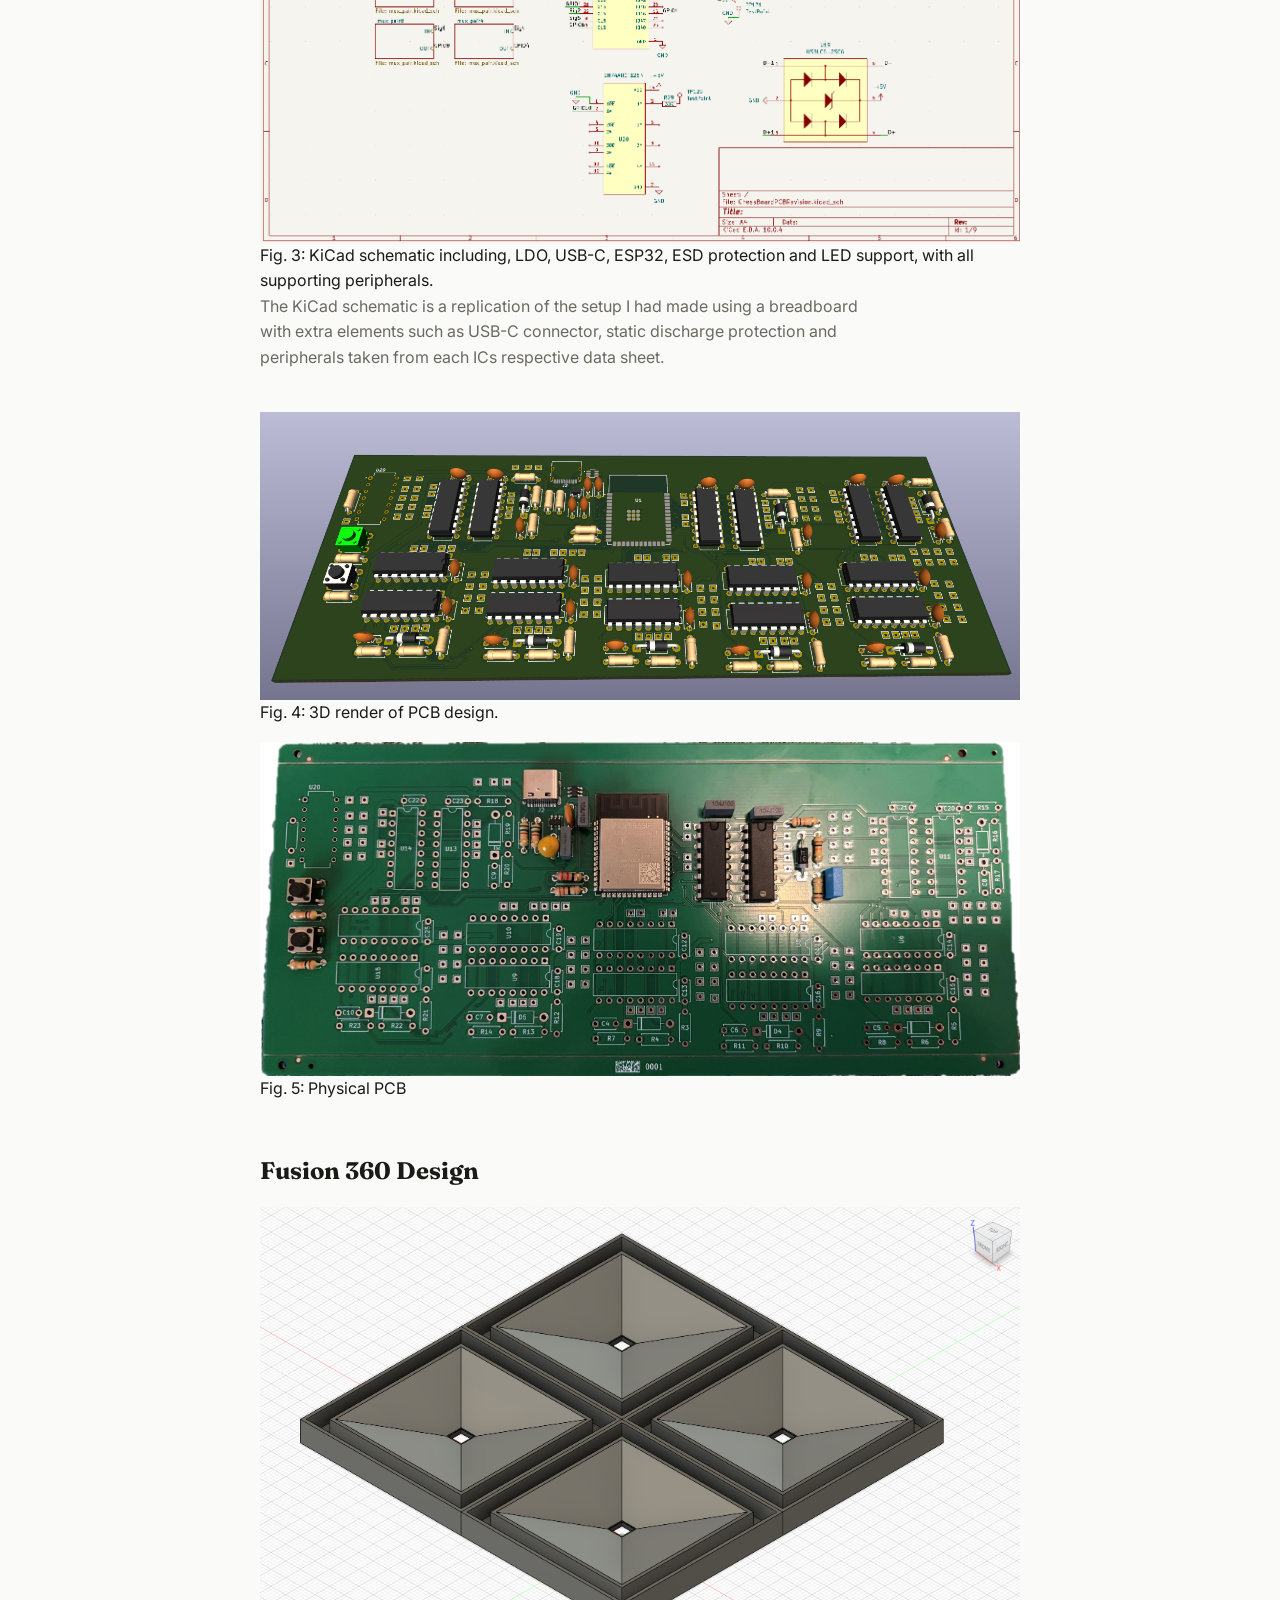
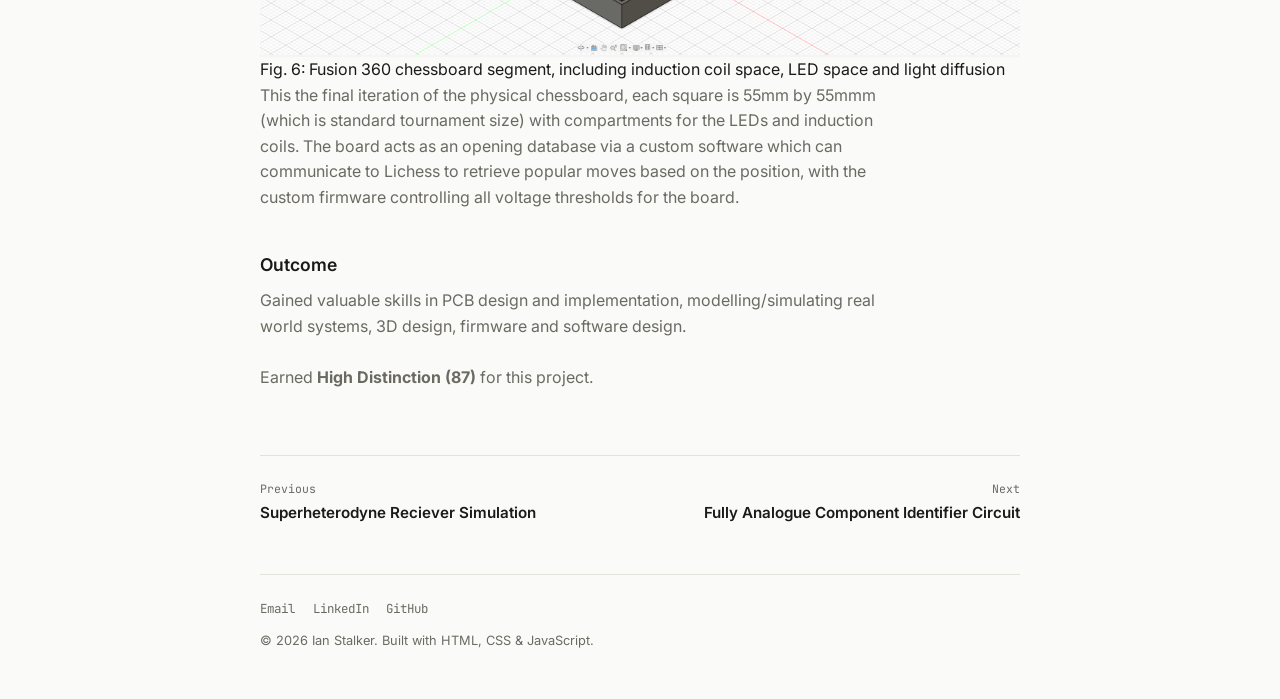
==== commit 80c794a4: "Add files via upload" ====
--- a/project-1.html
+++ b/project-1.html
@@ -54,8 +54,8 @@
       electrical engineering, and hardware testing, the prototype demonstrated the core functionality of 
       each subsystem but did not reach full implementation across all 64 squares within the available timeframe.
     </p>
-    <div class="meta-row"><span>Lead designer</span><span class="sep">·</span><span>2025</span></div>
-    <ul class="tag-list"><li>Figma</li><li>React</li><li>User research</li></ul>
+    <div class="meta-row"><span>Lead designer</span><span class="sep">·</span><span>2026</span></div>
+    <ul class="tag-list"><li>PCB design</li><li>3D printing</li><li>Simulation</li><li>Induction sensing</li></ul>
     
     <h1>Ltspice Modelling and Simulation</h1>
 
@@ -119,7 +119,7 @@
     <br>
     <p>Earned <b>High Distinction (87)</b> for this project.</p>
     <nav class="pager" aria-label="Project navigation">
-      <a href="project-4.html"><span>Previous</span>Onboarding flow redesign</a>
+      <a href="project-4.html"><span>Previous</span>Superheterodyne Reciever Simulation</a>
       <a href="project-2.html"><span>Next</span>Fully Analogue Component Identifier Circuit</a>
     </nav>
   </article>
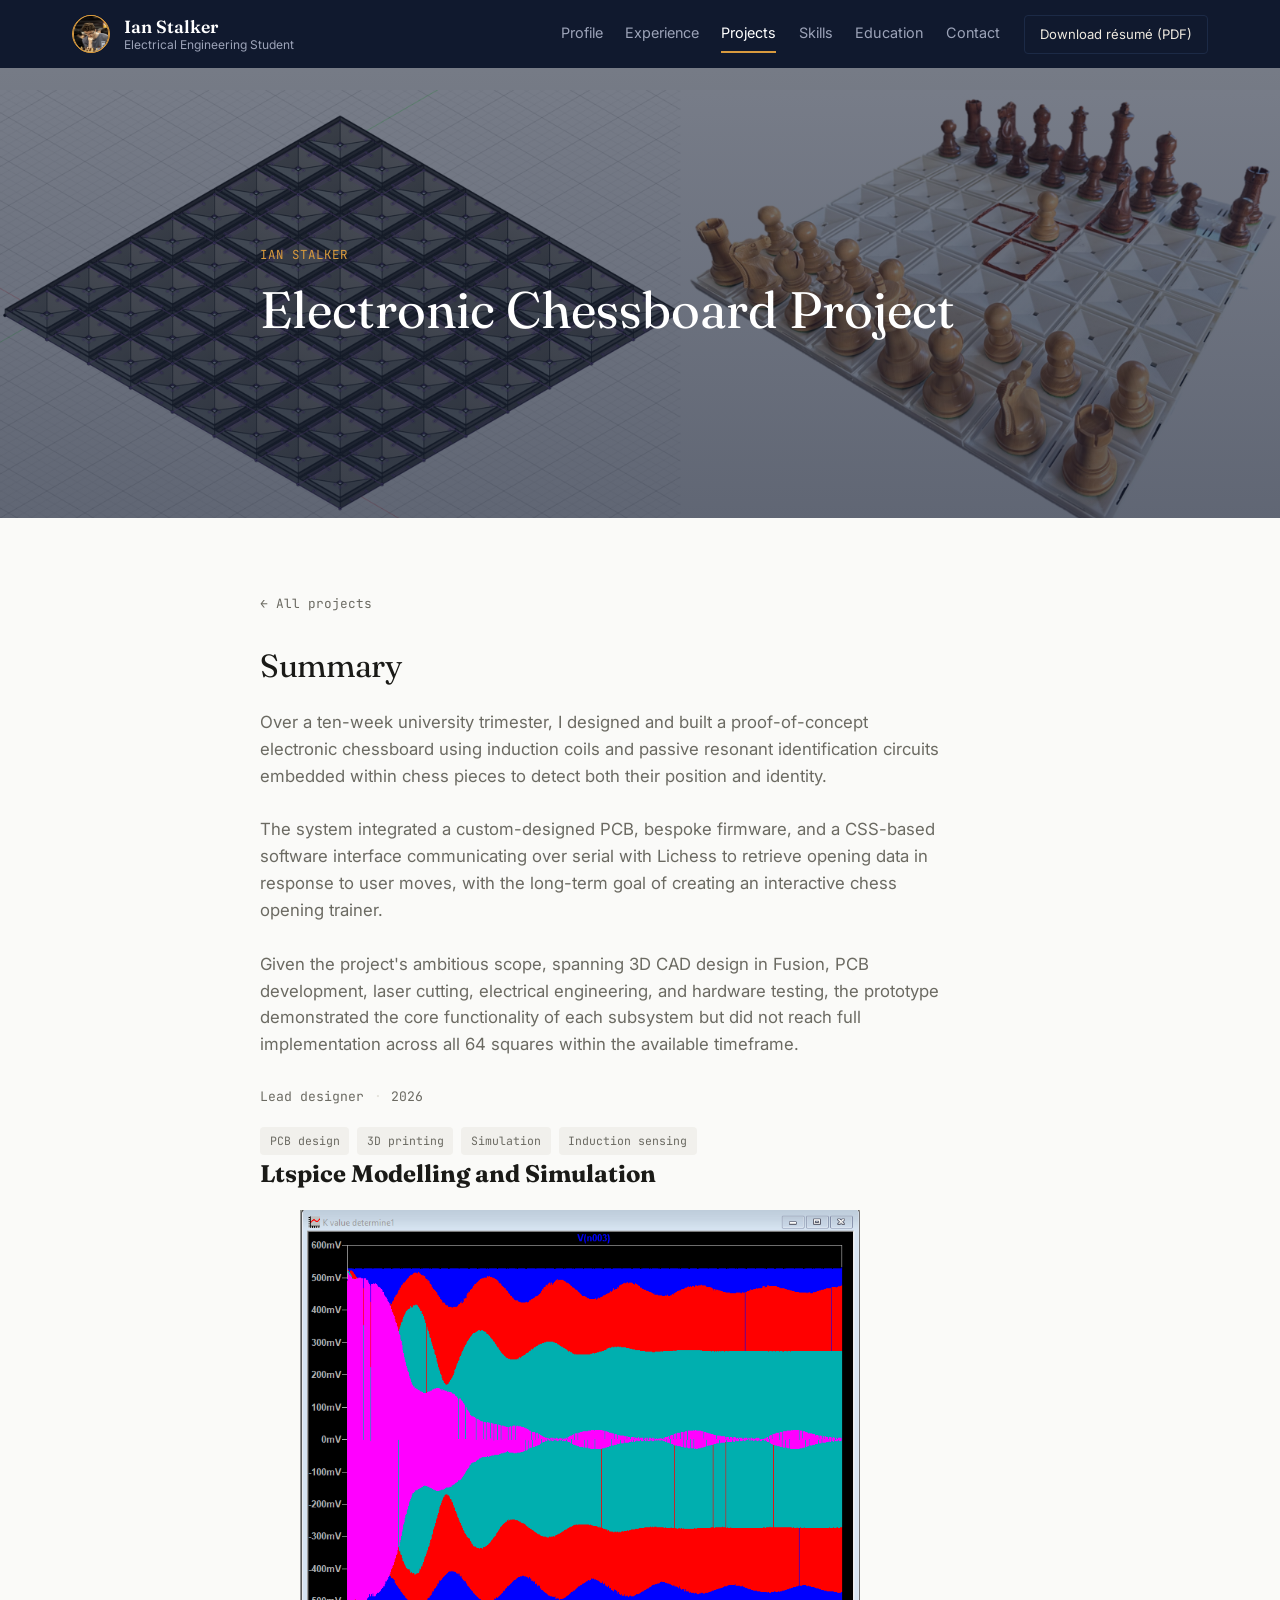
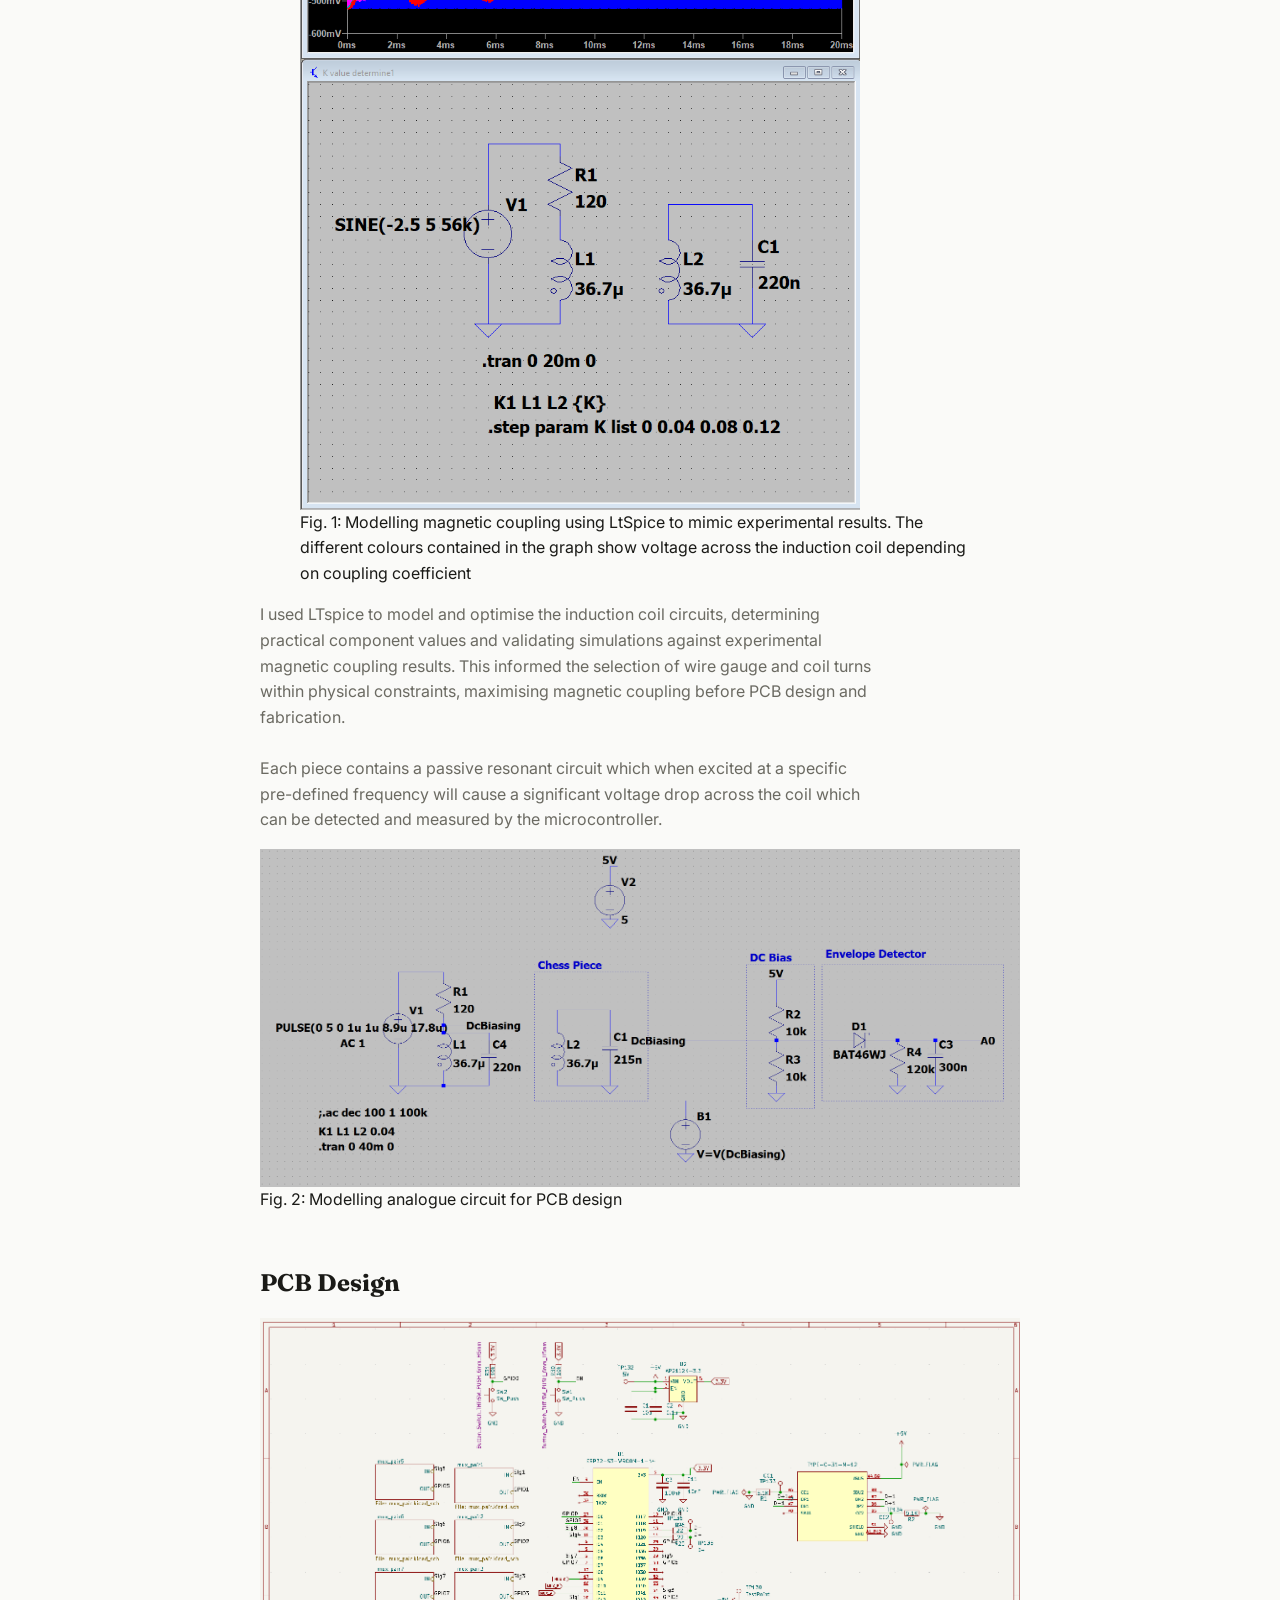
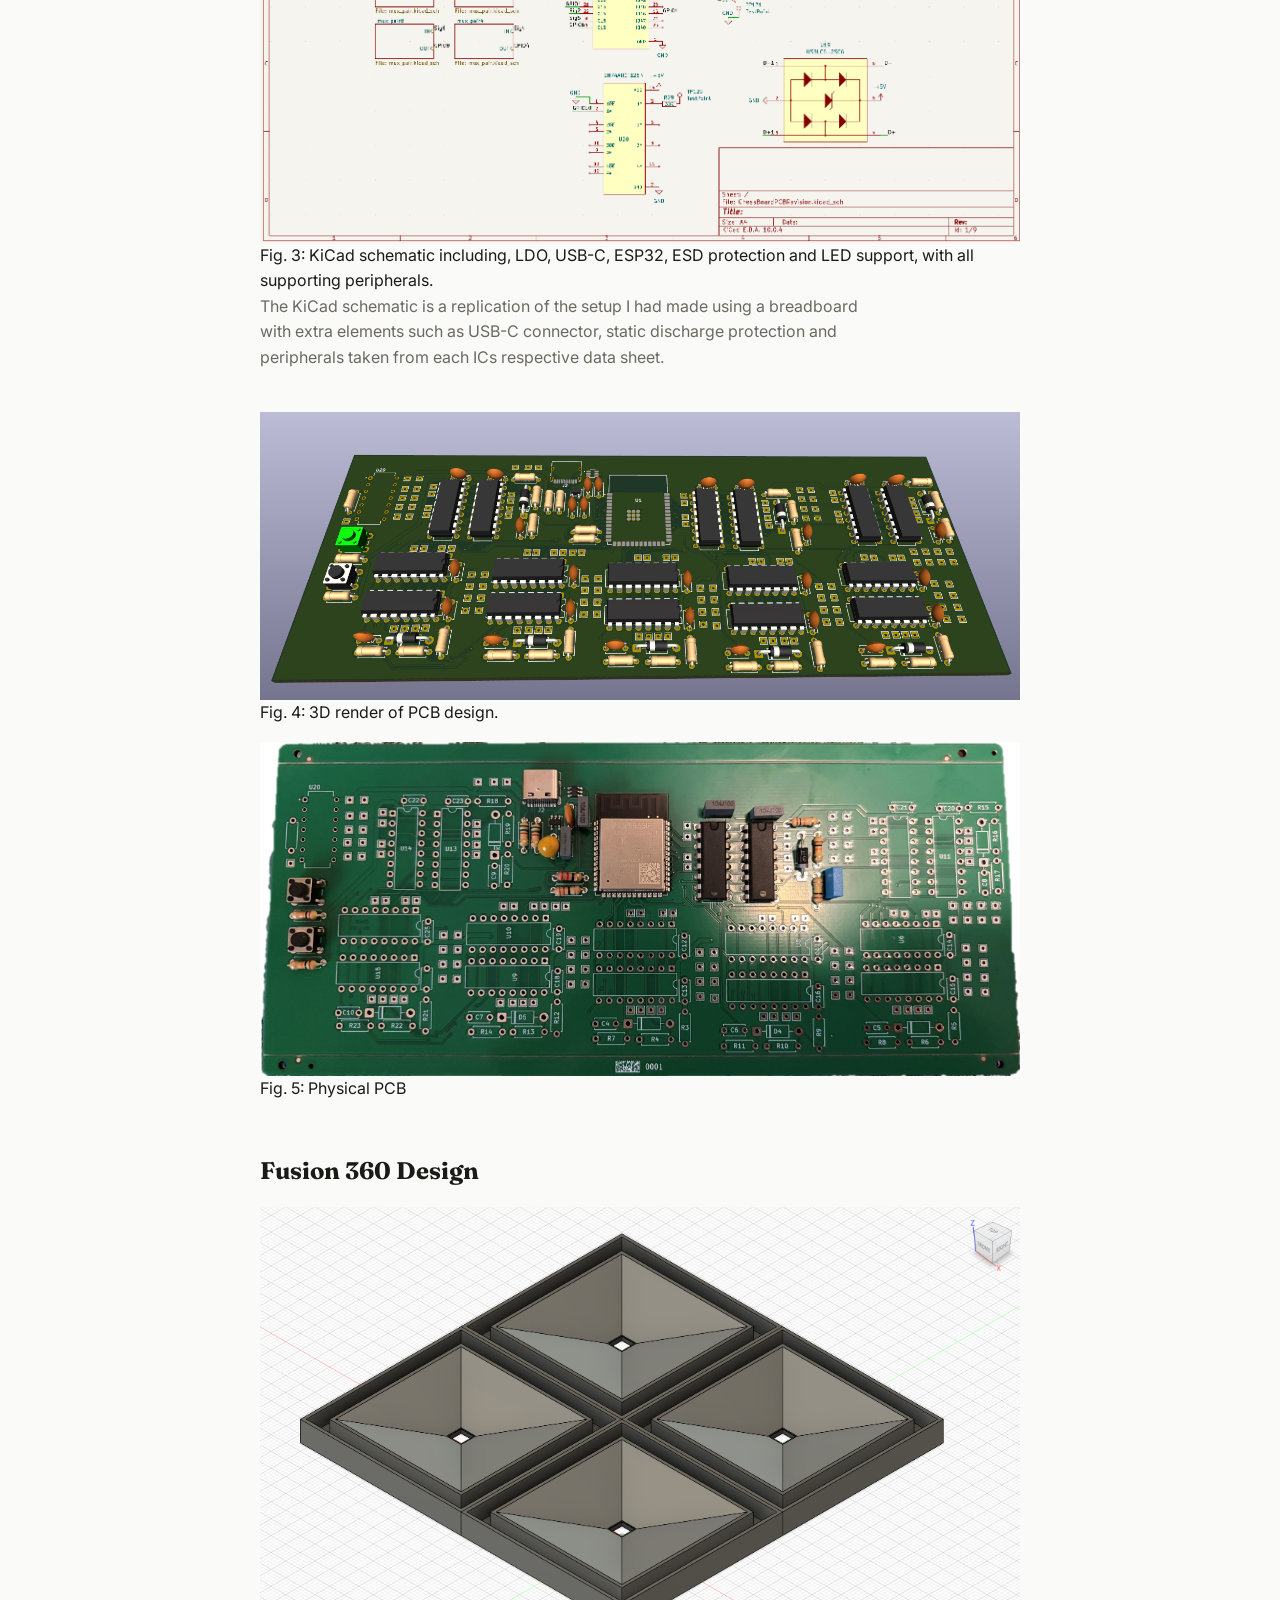
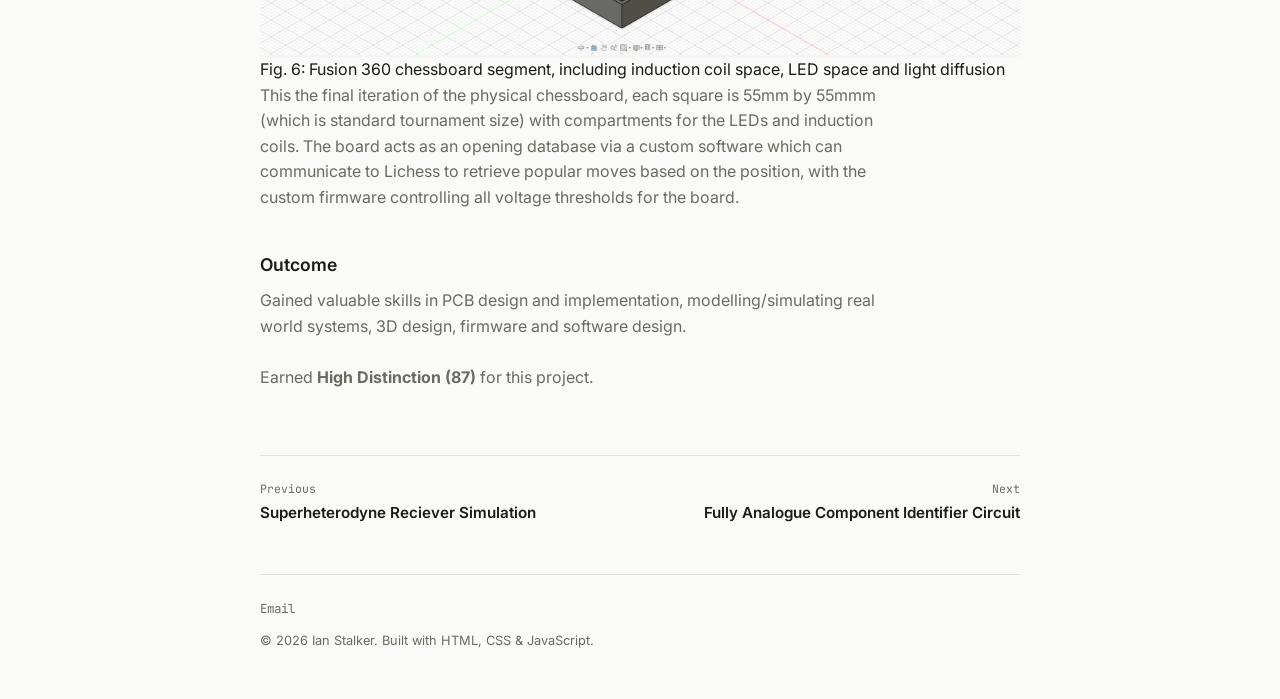
==== commit 0f5fd5dd: "Add files via upload" ====
--- a/project-1.html
+++ b/project-1.html
@@ -3,7 +3,7 @@
 <head>
   <meta charset="UTF-8">
   <meta name="viewport" content="width=device-width, initial-scale=1.0">
-  <title>Ledger — expense tracking, rebuilt — Ian Stalker</title>
+  <title>Electronic Chessboard — Ian Stalker</title>
   <meta name="description" content="Résumé and portfolio of Ian Stalker">
   <link rel="preconnect" href="https://fonts.googleapis.com">
   <link rel="preconnect" href="https://fonts.gstatic.com" crossorigin>
@@ -125,9 +125,8 @@
   </article>
   <footer class="page-footer">
   <ul class="social-links">
-    <li><a href="mailto:irstalker@bigpond.com">Email</a></li>
-    <li><a href="https://linkedin.com/in/" target="_blank" rel="noopener">LinkedIn</a></li>
-    <li><a href="https://github.com/" target="_blank" rel="noopener">GitHub</a></li>
+    <li><a href="mailto:irystalker@gmail.com">Email</a></li>
+
   </ul>
   <p>&copy; 2026 Ian Stalker. Built with HTML, CSS &amp; JavaScript.</p>
 </footer>
